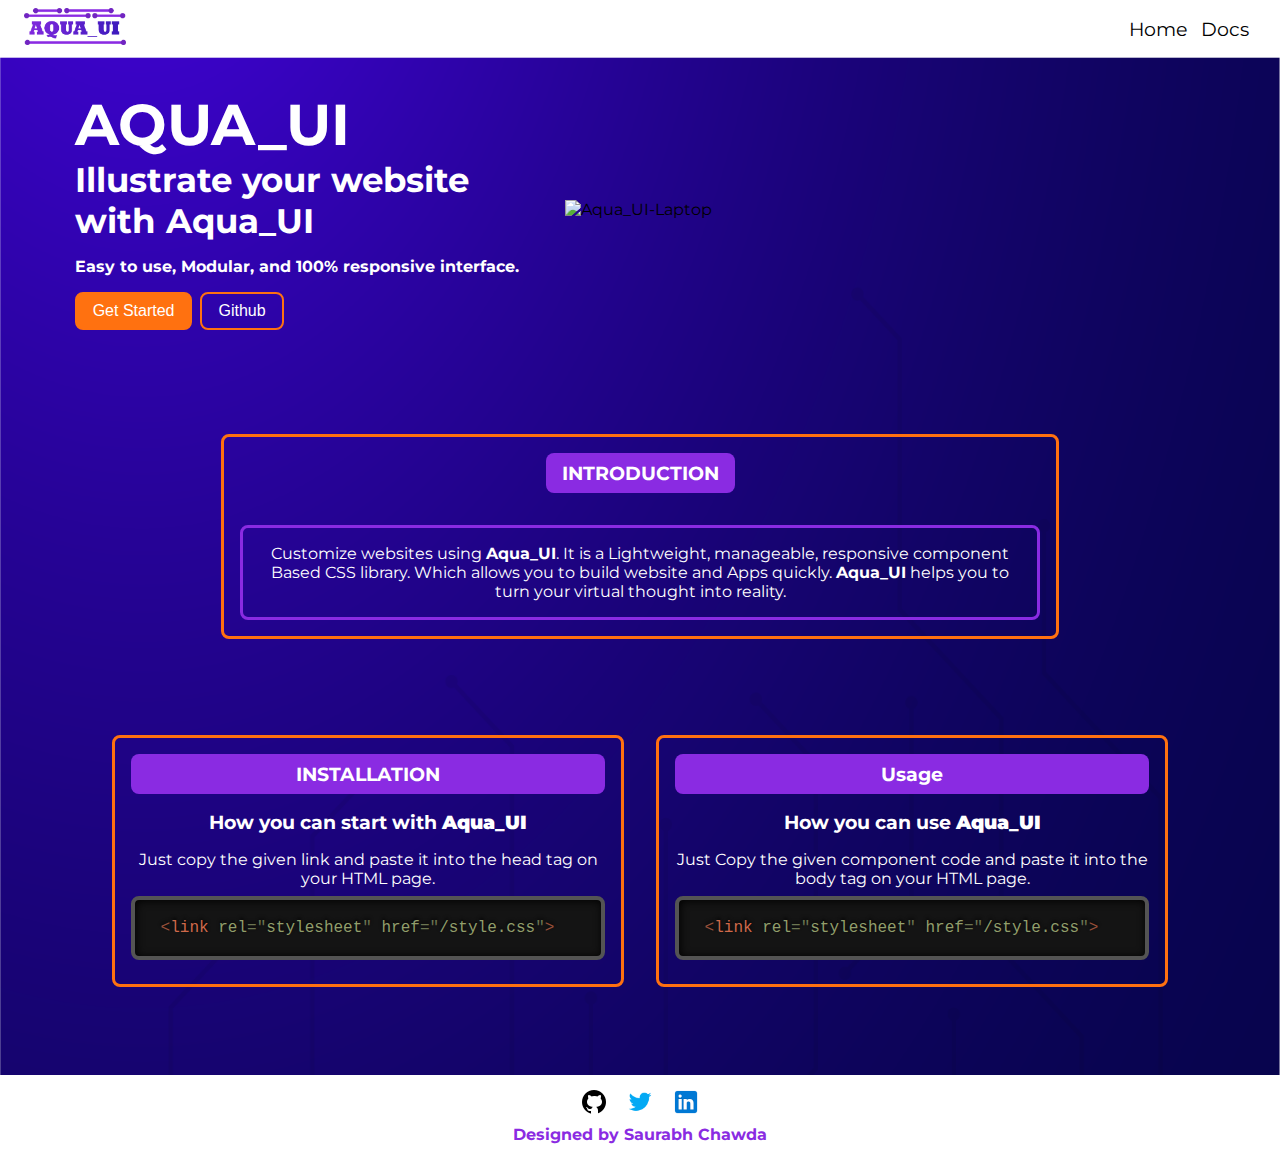
==== index.html @ e32e0369 "fix: Fix a bug" ====
<!DOCTYPE html>
<html lang="en">

<head>
    <meta charset="UTF-8">
    <meta http-equiv="X-UA-Compatible" content="IE=edge">
    <meta name="viewport" content="width=device-width, initial-scale=1.0">
    <title>AQUA_UI</title>
    <link rel="stylesheet" href="/styles.css">
    <link rel="stylesheet" href="/responsive.css">
    <link rel="stylesheet" href="/Prism/prism.css">
</head>

<body>
    <!-- Navigation Bar Desktop -->
    <div class="nav-bar nav-bar--simple">
        <div class="nav-bar--logo">
            <a href="/index.html"><img class="nav-bar__img--logo" src="/assets/images/AQUA_UI Logo.png"
                    alt="AQUA_UI"></a>
        </div>
        <ul class="nav-bar__list">
            <li><a class="nav-bar__item" href="">Home</a></li>
            <li><a class="nav-bar__item" href="">Docs</a></li>
        </ul>
    </div>

    <!-- Navigation Bar For Tab and Mobile  -->
    <div class="nav-bar nav-bar--hamburger">
        <div class="nav-bar--logo">
            <a href="/index.html"><img class="nav-bar__img--logo" src="/assets/images/AQUA_UI Logo.png"
                    alt="AQUA_UI"></a>
        </div>
        <div class="nav-bar--hamburger">
            <img class="nav-bar__img--hamburger" src="/assets/images/Hamburger Menu.png" alt="">
        </div>
    </div>
    <!---Hamburger List -->
    <div class="hamburger">
        <div class="hamburger__header--wrapper">
            <h1 class="hamburger__title">AQUA_UI</h1>
            <img class="hamburger__close-btn" src="/assets/images/Hamburger Close.png" alt="Hamburger">
        </div>
        <ul class="hamburger__list">
            <a href="">
                <li class="hamburger__item">Home</li>
            </a>
            <a href="">
                <li class="hamburger__item">Docs</li>
            </a>
        </ul>
    </div>

    <!-- Main Content -->

    <main>
        <div class="homepage-hero">
            <div class="homepage-hero__content">
                <h1 class="homepage-hero__title">AQUA_UI</h1>
                <h3 class="homepage-hero__subtitle">Illustrate your website with Aqua_UI</h3>
                <h6 class="homepage-hero__description">Easy to use, Modular, and 100% responsive interface.</h6>
                <div class="homepage__button--container">
                    <a href=""><button class="homepage_btn--primary homepage__btn">Get Started</button></a>
                    <a href="https://github.com/SaurabhChawda/AQUA_UI"><button
                            class="homepage_btn--secondary homepage__btn">Github</button></a>
                </div>
            </div>
            <div class="homepage-hero__img-wrapper">
                <img class="homepage-hero__img" src="/assets/images/HomePage-Image.png" alt="Aqua_UI-Laptop">
            </div>
        </div>

        <!-- Card Container -->

        <div class="card">

            <!-- Card Introduction -->

            <div class="card-demo card__intro">
                <h1 class="card__intro--title">INTRODUCTION</h1>
                <p class="card__intro--content">Customize websites using <b>Aqua_UI</b>. It is a Lightweight,
                    manageable, responsive component Based CSS library. Which allows you to build website
                    and Apps quickly. <b>Aqua_UI</b> helps you to turn your virtual thought into reality.
                </p>
            </div>

            <!-- Card Content -->

            <div class="card__content">
                <div class="card-demo card__content-demo card__content--install">
                    <h1 class="card__content--title-demo card__content--title-primary">INSTALLATION</h1>
                    <h2 class="card__content--subtitle-demo card__content--subtitle-primary">How you can start with
                        <b>Aqua_UI</b></h2>
                    <p class="card__content--des-demo card__content--des-primary">Just copy the given link and paste
                        it into the head tag on your HTML page.
                    </p>
                    <div class="card__code--container">
                        <pre
                            class="sample__code"> <code class="language-html">&lt;link rel=&quot;stylesheet&quot; href=&quot;/style.css&quot;&gt;</code></pre>
                    </div>
                </div>
                <div class="card-demo card__content-demo card__content--usage">
                    <h1 class="card__content--title-demo card__content--title-secondary">Usage</h1>
                    <h2 class="card__content--subtitle-demo card__content--subtitle-secondary">How you can use
                        <b>Aqua_UI</b></h2>
                    <p class="card__content--des-demo card__content--des-secondary">Just Copy the given component code
                        and paste it into the body tag on your HTML page.
                    </p>
                    <div class="card__code--container">
                        <pre
                            class="sample__code"> <code class="language-html">&lt;link rel=&quot;stylesheet&quot; href=&quot;/style.css&quot;&gt;</code></pre>
                        </pre>
                    </div>
                </div>
            </div>

        </div>
    </main>
    <!-- Footer -->

    <div class="footer">
        <ul class="footer__list">
            <li><a class="footer__item" href="https://github.com/SaurabhChawda/AQUA_UI"><img class="footer__img"
                        src="/assets/images/Github.png" alt="Github"></a></li>
            <li><a class="footer__item" href="https://twitter.com/home"><img class="footer__img"
                        src="/assets/images/Twitter sds.png" alt="Twitter"></a></li>
            <li><a class="footer__item" href="https://www.linkedin.com/in/saurabh-chawda-36a28a1b7/"><img
                        class="footer__img" src="/assets/images/LinkedIn.png" alt="LinkedIn"></a></li>
        </ul>
        <div class="footer__content--wrapper">
            <h6 class="footer__content">Designed by Saurabh Chawda</h6>
        </div>
    </div>
    <script src="/Prism/prism.js"></script>
    <script src="/index.js"></script>
</body>

</html>
---- styles.css ----
@import url("https://fonts.googleapis.com/css2?family=Montserrat:wght@500&display=swap");

/***** Reset Stylesheet *****/
* {
  margin: 0;
  padding: 0;
  box-sizing: border-box;
}

li {
  list-style: none;
}
a {
  font-size: 100%;
  background: transparent;
  text-decoration: none;
  display: block;
}

/*****Colors*****/

:root {
  --primary-bg: blueviolet;
  --secondary-bg: #ff7110;
  --Background-color: #2218a3;
  --primary-color: white;
  --secondary-color: black;
  --font-size-X-large: clamp(1rem, 2.5vw, 1.8rem);
  --font-size-large: clamp(12px, 2.5vw, 1.2rem);
  --font-size-medium: clamp(12px, 2.5vw, 1rem);
}
body {
  font-family: "Montserrat", sans-serif;
}

/*****Navigation Bar For Desktop *****/

.nav-bar {
  display: flex;
  flex-wrap: wrap;
  justify-content: space-between;
  align-items: center;
  padding: 8px;
  background-color: var(--primary-color);
}
.nav-bar__img--logo {
  margin-left: 1rem;
  min-width: 5rem;
  max-width: 8vw;
}
.nav-bar__list {
  margin-right: 1rem;
  display: flex;
}
.nav-bar__item {
  font-size: var(--font-size-large);
  color: var(--secondary-color);
  padding: 5px;
  border: 2px solid transparent;
}
.nav-bar__item:hover {
  border-bottom: 2px solid var(--secondary-bg);
  color: var(--secondary-bg);
}

/* Navigation Bar For Tab and Mobile */

.nav-bar--hamburger {
  display: none;
}
.nav-bar__img--hamburger {
  width: 1.5rem;
}
/* Hamburger List */
.hamburger {
  visibility: hidden;
  width: 100%;
  display: flex;
  flex-direction: column;
  z-index: 999999;
  position: fixed;
  top: 0;
  height: 0;
  transition: height 1s;
  background-color: var(--Background-color);
  box-shadow: 0px 0px 5px var(--primary-bg);
}
.hamburger__header--wrapper {
  display: flex;
  justify-content: space-between;
}
.hamburger__title {
  font-size: var(--font-size-X-large);
  margin: 1rem;
  color: var(--primary-color);
}
.hamburger__list {
  text-align: center;
}
.hamburger__item {
  margin: 1rem;
  font-size: var(--font-size-X-large);
  color: var(--primary-color);
}
.hamburger__close-btn {
  position: absolute;
  right: 0;
  margin: 1rem;
  width: 1rem;
}
.hamburger__item:hover {
  color: var(--secondary-bg);
}

/*****main Content*****/
main {
  padding: 2rem;
  background-image: url("/assets/images/Home\ Bg.png");
  background-size: cover;
}

/*****Home Page Container *****/
.homepage-hero {
  display: flex;
  justify-content: space-evenly;
  align-items: center;
  flex-wrap: wrap;
  margin-bottom: 4rem;
}

/***** Home Page Text Area *****/
.homepage-hero__content {
  width: 35vw;
  color: var(--primary-color);
  font-size: var(--font-size-X-large);
}
.homepage-hero__description {
  margin-top: 1rem;
  font-size: var(--font-size-medium);
}

/*Home page Button*/
.homepage__button--container {
  display: flex;
}
.homepage__btn {
  padding: 0.5rem 1rem;
  font-size: var(--font-size-medium);
  border: 2px solid var(--secondary-bg);
  margin-top: 1rem;
  border-radius: 0.5rem;
  color: var(--primary-color);
  background-color: var(--secondary-bg);
}
.homepage_btn--primary {
  margin-right: 4px;
}
.homepage_btn--primary:hover {
  background-color: transparent;
  border: 2px solid var(--secondary-bg);
}
.homepage_btn--secondary {
  margin-left: 4px;
  background-color: transparent;
  border: 2px solid var(--secondary-bg);
}
.homepage_btn--secondary:hover {
  background-color: var(--secondary-bg);
}
/***** Home Page image *****/

.homepage-hero__img-wrapper {
  width: 50vw;
  display: flex;
  justify-content: flex-end;
}
.homepage-hero__img {
  width: 100%;
}

/***** card *****/

.card {
  display: flex;
  flex-direction: column;
  align-items: center;
}
.card-demo {
  border: 3px solid var(--secondary-bg);
  border-radius: 8px;
}

/***** primary Card *****/

.card__intro {
  max-width: 90vw;
  margin: 2.5rem 0;
  display: flex;
  flex-direction: column;
  align-items: center;
}
.card__intro--title {
  margin: 1rem;
  font-size: var(--font-size-large);
  padding: 0.5rem 1rem;
  border-radius: 8px;
  color: var(--primary-color);
  background-color: var(--primary-bg);
}
.card__intro--content {
  max-width: 50rem;
  margin: 1rem;
  padding: 1rem;
  font-size: var(--font-size-medium);
  text-align: center;
  color: var(--primary-color);
  border: 3px solid var(--primary-bg);
  border-radius: 8px;
}

/***** Card Content *****/

.card__content {
  margin: 2.5rem 0rem;
  display: flex;
  justify-content: center;
  flex-wrap: wrap;
}
.card__content-demo {
  width: 40vw;
  margin: 1rem;
  padding: 1rem;
  color: var(--primary-color);
  text-align: center;
}
.card__content--title-demo {
  padding: 0.5rem 1rem;
  border-radius: 8px;
  font-size: var(--font-size-large);
  color: var(--primary-color);
  background-color: var(--primary-bg);
}
.card__content--subtitle-demo {
  margin: 1rem;
  font-size: var(--font-size-large);
}
.card__content--des-demo {
  font-size: var(--font-size-medium);
}


/***** footer *****/

.footer {
    padding: 8px;
    display: flex;
    flex-direction: column;
    justify-content: center;
    align-items: center;
  }
  .footer__list {
    display: flex;
    align-items: center;
  }
  .footer__img {
    width: 30px;
    margin: 4px 8px;
  }
  .footer__content {
    color: var(--primary-bg);
    font-size: var(--font-size-medium);
  }
---- responsive.css ----
@media screen and (max-width: 975px) {
    /* main Content */
    main{
        padding:8px
    }

    /* Home Page */

    .homepage-hero {
        display: flex;
        flex-direction: column;
        margin-bottom: 1rem;
    }
    .homepage-hero__content{
        padding:2rem 0rem;
        width:calc(100vw - 8px);
        display: flex;
        flex-direction: column;
        align-items: center;
        text-align:center;
        order:2;
    }
    .homepage-hero__img-wrapper{
        width:80vw;
        display:flex;
        justify-content:center;
    }
    .homepage-hero__img{
        width: 80%;
    }

    /* Primary Card */

    .primary-card{
        margin-top: 5rem;
    }

    .card__intro{
        margin:2rem 0;
    }

    /* Secondary Card */

    .card__content{
        margin:8px 0;
    }
    .card__content-demo{
        width: 90vw;
        margin: 1rem;
    }
}
@media screen and (max-width:550px) {

    /* main page */

    main{
        padding:8px
    }
    /* Logo */
    .nav-bar__img--logo {
        margin-left: 8px;
    }

    /* Home Page */

    .homepage-hero__img-wrapper{
        width:80vw;
        display:flex;
        justify-content:center;
    }
    .homepage-hero__img{
        margin-top:1rem;
        width: 100%;
    }

    /* Primary Card */

    .card__intro{
        margin:8px 0;
    }
    .card__intro--title{
        margin:8px 0;
    }
    .card__intro--content{
        margin:8px;
    }

    /* Card Code Container */

    .card__code--container{
        width:100%;
    }

    /* Nav Hamburger */

    .nav-bar--simple{
        display: none;
    }
    .nav-bar--hamburger{
        padding-right: 8px;
        display:flex;
        justify-content: space-between;
    }
}
---- Prism/prism.css ----
/* PrismJS 1.26.0
https://prismjs.com/download.html#themes=prism-twilight&languages=markup+css+clike+javascript&plugins=toolbar+copy-to-clipboard */
/**
 * prism.js Twilight theme
 * Based (more or less) on the Twilight theme originally of Textmate fame.
 * @author Remy Bach
 */
code[class*="language-"],
pre[class*="language-"] {
	color: white;
	background: none;
	font-family: Consolas, Monaco, 'Andale Mono', 'Ubuntu Mono', monospace;
	font-size: 1em;
	text-align: left;
	text-shadow: 0 -.1em .2em black;
	white-space: pre;
	word-spacing: normal;
	word-break: normal;
	word-wrap: normal;
	line-height: 1.5;

	-moz-tab-size: 4;
	-o-tab-size: 4;
	tab-size: 4;

	-webkit-hyphens: none;
	-moz-hyphens: none;
	-ms-hyphens: none;
	hyphens: none;
}

pre[class*="language-"],
:not(pre) > code[class*="language-"] {
	background: hsl(0, 0%, 8%); /* #141414 */
}

/* Code blocks */
pre[class*="language-"] {
	border-radius: .5em;
	border: .3em solid hsl(0, 0%, 33%); /* #282A2B */
	box-shadow: 1px 1px .5em black inset;
	margin: .5em 0;
	overflow: auto;
	padding: 1em;
}

pre[class*="language-"]::-moz-selection {
	/* Firefox */
	background: hsl(200, 4%, 16%); /* #282A2B */
}

pre[class*="language-"]::selection {
	/* Safari */
	background: hsl(200, 4%, 16%); /* #282A2B */
}

/* Text Selection colour */
pre[class*="language-"]::-moz-selection, pre[class*="language-"] ::-moz-selection,
code[class*="language-"]::-moz-selection, code[class*="language-"] ::-moz-selection {
	text-shadow: none;
	background: hsla(0, 0%, 93%, 0.15); /* #EDEDED */
}

pre[class*="language-"]::selection, pre[class*="language-"] ::selection,
code[class*="language-"]::selection, code[class*="language-"] ::selection {
	text-shadow: none;
	background: hsla(0, 0%, 93%, 0.15); /* #EDEDED */
}

/* Inline code */
:not(pre) > code[class*="language-"] {
	border-radius: .3em;
	border: .13em solid hsl(0, 0%, 33%); /* #545454 */
	box-shadow: 1px 1px .3em -.1em black inset;
	padding: .15em .2em .05em;
	white-space: normal;
}

.token.comment,
.token.prolog,
.token.doctype,
.token.cdata {
	color: hsl(0, 0%, 47%); /* #777777 */
}

.token.punctuation {
	opacity: .7;
}

.token.namespace {
	opacity: .7;
}

.token.tag,
.token.boolean,
.token.number,
.token.deleted {
	color: hsl(14, 58%, 55%); /* #CF6A4C */
}

.token.keyword,
.token.property,
.token.selector,
.token.constant,
.token.symbol,
.token.builtin {
	color: hsl(53, 89%, 79%); /* #F9EE98 */
}

.token.attr-name,
.token.attr-value,
.token.string,
.token.char,
.token.operator,
.token.entity,
.token.url,
.language-css .token.string,
.style .token.string,
.token.variable,
.token.inserted {
	color: hsl(76, 21%, 52%); /* #8F9D6A */
}

.token.atrule {
	color: hsl(218, 22%, 55%); /* #7587A6 */
}

.token.regex,
.token.important {
	color: hsl(42, 75%, 65%); /* #E9C062 */
}

.token.important,
.token.bold {
	font-weight: bold;
}
.token.italic {
	font-style: italic;
}

.token.entity {
	cursor: help;
}

/* Markup */
.language-markup .token.tag,
.language-markup .token.attr-name,
.language-markup .token.punctuation {
	color: hsl(33, 33%, 52%); /* #AC885B */
}

/* Make the tokens sit above the line highlight so the colours don't look faded. */
.token {
	position: relative;
	z-index: 1;
}

.line-highlight.line-highlight {
	background: hsla(0, 0%, 33%, 0.25); /* #545454 */
	background: linear-gradient(to right, hsla(0, 0%, 33%, .1) 70%, hsla(0, 0%, 33%, 0)); /* #545454 */
	border-bottom: 1px dashed hsl(0, 0%, 33%); /* #545454 */
	border-top: 1px dashed hsl(0, 0%, 33%); /* #545454 */
	margin-top: 0.75em; /* Same as .prism’s padding-top */
	z-index: 0;
}

.line-highlight.line-highlight:before,
.line-highlight.line-highlight[data-end]:after {
	background-color: hsl(215, 15%, 59%); /* #8794A6 */
	color: hsl(24, 20%, 95%); /* #F5F2F0 */
}

div.code-toolbar {
	position: relative;
}

div.code-toolbar > .toolbar {
	position: absolute;
	z-index: 10;
	top: .3em;
	right: .2em;
	transition: opacity 0.3s ease-in-out;
	opacity: 0;
}

div.code-toolbar:hover > .toolbar {
	opacity: 1;
}

/* Separate line b/c rules are thrown out if selector is invalid.
   IE11 and old Edge versions don't support :focus-within. */
div.code-toolbar:focus-within > .toolbar {
	opacity: 1;
}

div.code-toolbar > .toolbar > .toolbar-item {
	display: inline-block;
}

div.code-toolbar > .toolbar > .toolbar-item > a {
	cursor: pointer;
}

div.code-toolbar > .toolbar > .toolbar-item > button {
	background: none;
	border: 0;
	color: inherit;
	font: inherit;
	line-height: normal;
	overflow: visible;
	padding: 0;
	-webkit-user-select: none; /* for button */
	-moz-user-select: none;
	-ms-user-select: none;
}

div.code-toolbar > .toolbar > .toolbar-item > a,
div.code-toolbar > .toolbar > .toolbar-item > button,
div.code-toolbar > .toolbar > .toolbar-item > span {
	color: #bbb;
	font-size: .8em;
	padding: 0 .5em;
	background: #f5f2f0;
	background: rgba(224, 224, 224, 0.2);
	box-shadow: 0 2px 0 0 rgba(0,0,0,0.2);
	border-radius: .5em;
}

div.code-toolbar > .toolbar > .toolbar-item > a:hover,
div.code-toolbar > .toolbar > .toolbar-item > a:focus,
div.code-toolbar > .toolbar > .toolbar-item > button:hover,
div.code-toolbar > .toolbar > .toolbar-item > button:focus,
div.code-toolbar > .toolbar > .toolbar-item > span:hover,
div.code-toolbar > .toolbar > .toolbar-item > span:focus {
	color: inherit;
	text-decoration: none;
}
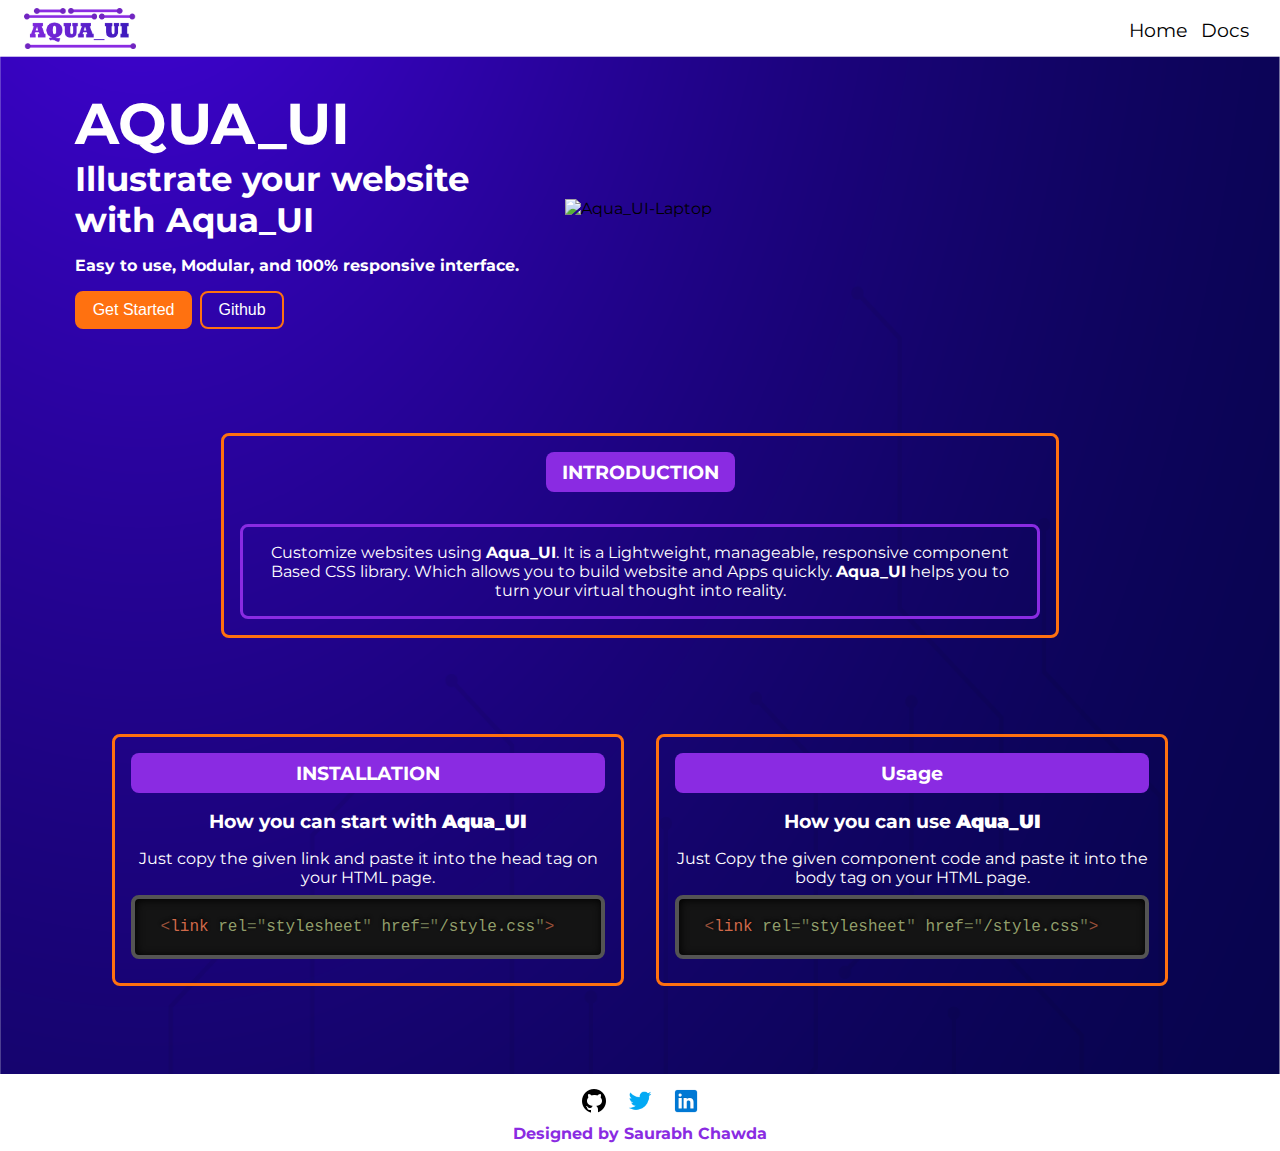
==== commit b67e288b: "Feat : Create a new Components Page" ====
--- a/index.html
+++ b/index.html
@@ -19,8 +19,8 @@
                     alt="AQUA_UI"></a>
         </div>
         <ul class="nav-bar__list">
-            <li><a class="nav-bar__item" href="">Home</a></li>
-            <li><a class="nav-bar__item" href="">Docs</a></li>
+            <li><a class="nav-bar__item" href="/index.html">Home</a></li>
+            <li><a class="nav-bar__item" href="/Components/Avatar.html">Docs</a></li>
         </ul>
     </div>
 
@@ -41,10 +41,10 @@
             <img class="hamburger__close-btn" src="/assets/images/Hamburger Close.png" alt="Hamburger">
         </div>
         <ul class="hamburger__list">
-            <a href="">
+            <a href="/index.html">
                 <li class="hamburger__item">Home</li>
             </a>
-            <a href="">
+            <a href="/Components/Avatar.html">
                 <li class="hamburger__item">Docs</li>
             </a>
         </ul>
@@ -59,7 +59,7 @@
                 <h3 class="homepage-hero__subtitle">Illustrate your website with Aqua_UI</h3>
                 <h6 class="homepage-hero__description">Easy to use, Modular, and 100% responsive interface.</h6>
                 <div class="homepage__button--container">
-                    <a href=""><button class="homepage_btn--primary homepage__btn">Get Started</button></a>
+                    <a href="/Components/Avatar.html"><button class="homepage_btn--primary homepage__btn">Get Started</button></a>
                     <a href="https://github.com/SaurabhChawda/AQUA_UI"><button
                             class="homepage_btn--secondary homepage__btn">Github</button></a>
                 </div>
--- a/styles.css
+++ b/styles.css
@@ -36,6 +36,7 @@
 /*****Navigation Bar For Desktop *****/
 
 .nav-bar {
+  height: 3.5rem;
   display: flex;
   flex-wrap: wrap;
   justify-content: space-between;
@@ -46,7 +47,7 @@
 .nav-bar__img--logo {
   margin-left: 1rem;
   min-width: 5rem;
-  max-width: 8vw;
+  max-width: 7rem;
 }
 .nav-bar__list {
   margin-right: 1rem;
@@ -79,6 +80,7 @@
   flex-direction: column;
   z-index: 999999;
   position: fixed;
+  overflow-y: scroll;
   top: 0;
   height: 0;
   transition: height 1s;
@@ -105,6 +107,7 @@
 .hamburger__close-btn {
   position: absolute;
   right: 0;
+  top:8px;
   margin: 1rem;
   width: 1rem;
 }
@@ -270,4 +273,14 @@
     color: var(--primary-bg);
     font-size: var(--font-size-medium);
   }
-  +  
+  ::-webkit-scrollbar{
+    width:5px;
+}
+::-webkit-scrollbar-track{
+    box-shadow:inset 0 0 10px rgb(163, 163, 163);
+}
+
+::-webkit-scrollbar-thumb{
+    background-color:blueviolet;
+}
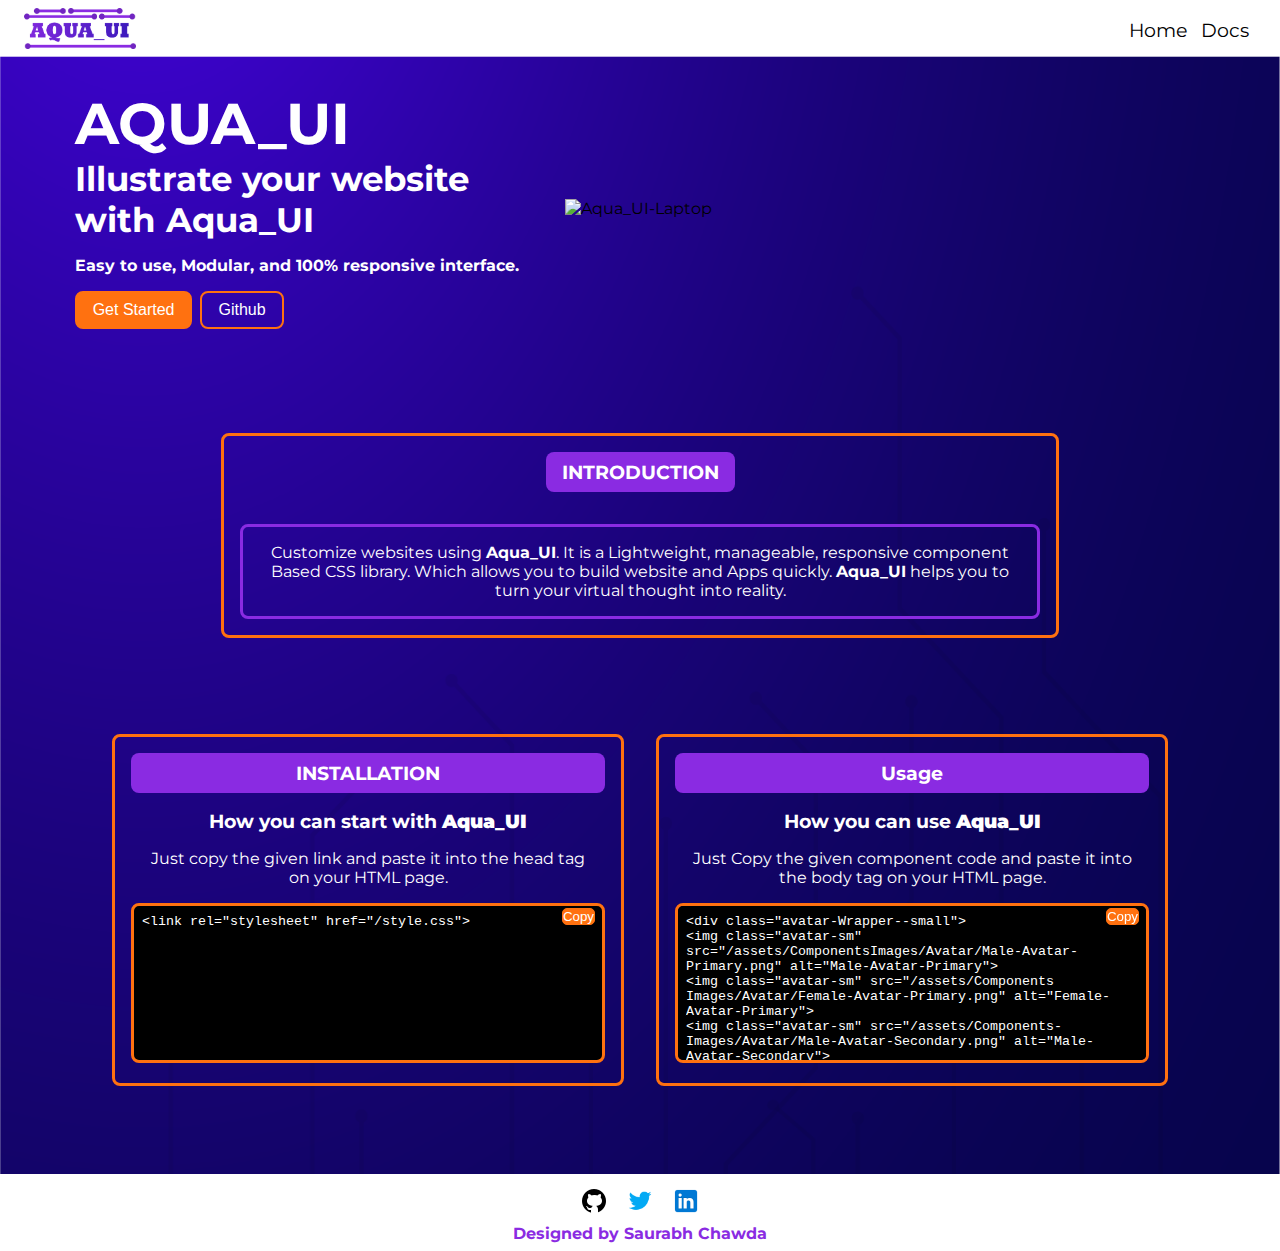
==== commit 69b6d95e: "docs:change in document" ====
--- a/index.html
+++ b/index.html
@@ -8,7 +8,7 @@
     <title>AQUA_UI</title>
     <link rel="stylesheet" href="/styles.css">
     <link rel="stylesheet" href="/responsive.css">
-    <link rel="stylesheet" href="/Prism/prism.css">
+    <link rel="stylesheet" href="/SnippetCode/snippet.css">
 </head>
 
 <body>
@@ -25,6 +25,7 @@
     </div>
 
     <!-- Navigation Bar For Tab and Mobile  -->
+
     <div class="nav-bar nav-bar--hamburger">
         <div class="nav-bar--logo">
             <a href="/index.html"><img class="nav-bar__img--logo" src="/assets/images/AQUA_UI Logo.png"
@@ -59,7 +60,8 @@
                 <h3 class="homepage-hero__subtitle">Illustrate your website with Aqua_UI</h3>
                 <h6 class="homepage-hero__description">Easy to use, Modular, and 100% responsive interface.</h6>
                 <div class="homepage__button--container">
-                    <a href="/Components/Avatar.html"><button class="homepage_btn--primary homepage__btn">Get Started</button></a>
+                    <a href="/Components/Avatar.html"><button class="homepage_btn--primary homepage__btn">Get
+                            Started</button></a>
                     <a href="https://github.com/SaurabhChawda/AQUA_UI"><button
                             class="homepage_btn--secondary homepage__btn">Github</button></a>
                 </div>
@@ -93,9 +95,9 @@
                     <p class="card__content--des-demo card__content--des-primary">Just copy the given link and paste
                         it into the head tag on your HTML page.
                     </p>
-                    <div class="card__code--container">
-                        <pre
-                            class="sample__code"> <code class="language-html">&lt;link rel=&quot;stylesheet&quot; href=&quot;/style.css&quot;&gt;</code></pre>
+                    <div class="code-snippet-container ">
+                        <textarea class="code-snippet" name="code-snippet" rows="4" cols="" readonly>&lt;link rel=&quot;stylesheet&quot; href=&quot;/style.css&quot;&gt;</textarea>
+                        <button class="code-snippet--copy">Copy</button>
                     </div>
                 </div>
                 <div class="card-demo card__content-demo card__content--usage">
@@ -105,10 +107,15 @@
                     <p class="card__content--des-demo card__content--des-secondary">Just Copy the given component code
                         and paste it into the body tag on your HTML page.
                     </p>
-                    <div class="card__code--container">
-                        <pre
-                            class="sample__code"> <code class="language-html">&lt;link rel=&quot;stylesheet&quot; href=&quot;/style.css&quot;&gt;</code></pre>
-                        </pre>
+                    <div class="code-snippet-container ">
+                        <textarea class="code-snippet" name="code-snippet" rows="4" cols="" readonly>&lt;div class=&quot;avatar-Wrapper--small&quot;&gt;
+&lt;img class=&quot;avatar-sm&quot; src=&quot;/assets/ComponentsImages/Avatar/Male-Avatar-Primary.png&quot; alt=&quot;Male-Avatar-Primary&quot;&gt;
+&lt;img class=&quot;avatar-sm&quot; src=&quot;/assets/Components Images/Avatar/Female-Avatar-Primary.png&quot; alt=&quot;Female-Avatar-Primary&quot;&gt;
+&lt;img class=&quot;avatar-sm&quot; src=&quot;/assets/Components-Images/Avatar/Male-Avatar-Secondary.png&quot; alt=&quot;Male-Avatar-Secondary&quot;&gt;
+&lt;img class=&quot;avatar-sm&quot; src=&quot;/assets/Components Images/Avatar/Female-Avatar-Secondary.png&quot; alt=&quot;Female-Avatar-secondary&quot;&gt;
+&lt;/div&gt;
+                        </textarea>
+                        <button class="code-snippet--copy">Copy</button>
                     </div>
                 </div>
             </div>
@@ -130,7 +137,7 @@
             <h6 class="footer__content">Designed by Saurabh Chawda</h6>
         </div>
     </div>
-    <script src="/Prism/prism.js"></script>
+    <script src="/SnippetCode/snippet.js"></script>
     <script src="/index.js"></script>
 </body>
 
--- a/styles.css
+++ b/styles.css
@@ -248,6 +248,7 @@
   font-size: var(--font-size-large);
 }
 .card__content--des-demo {
+  margin:1rem;
   font-size: var(--font-size-medium);
 }
 
@@ -274,7 +275,7 @@
     font-size: var(--font-size-medium);
   }
   
-  ::-webkit-scrollbar{
+::-webkit-scrollbar{
     width:5px;
 }
 ::-webkit-scrollbar-track{
--- a/SnippetCode/snippet.css
+++ b/SnippetCode/snippet.css
@@ -0,0 +1,31 @@
+/* code snippet */
+.code-snippet-container {
+    width: 100%;
+    position: relative;
+  }
+  
+  .code-snippet {
+    padding:8px;
+    width: 100%;
+    height:10rem;
+    background-color: black;
+    color: white;
+    resize: none;
+    border:3px solid var(--secondary-bg);
+    border-radius: 8px;
+  }
+  
+  .code-snippet--copy {
+    position: absolute;
+    right: 10px;
+    top: 5px;
+    color:var(--primary-color);
+    border: 1px solid var(--secondary-bg);
+    background-color: var(--secondary-bg);
+    border-radius: 5px;
+    z-index: 1;
+  }
+  
+  .code-snippet--copy:hover {
+    background-color: var(--primary-bg);
+  }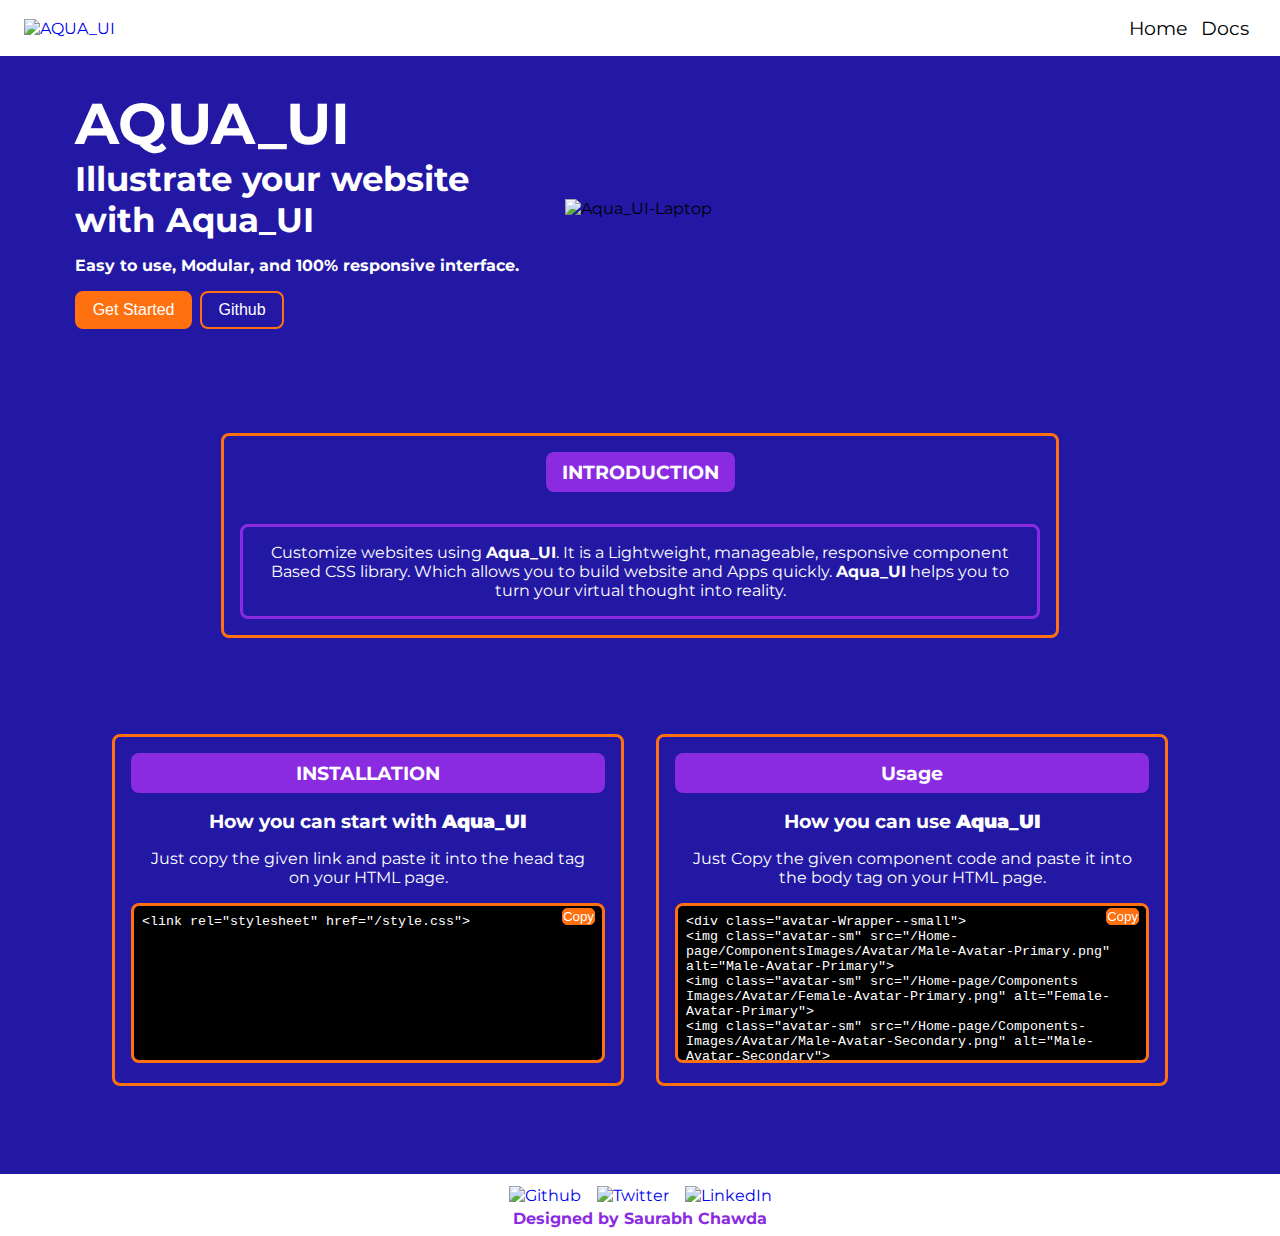
==== commit d569b469: "Structure Folder" ====
--- a/index.html
+++ b/index.html
@@ -6,8 +6,8 @@
     <meta http-equiv="X-UA-Compatible" content="IE=edge">
     <meta name="viewport" content="width=device-width, initial-scale=1.0">
     <title>AQUA_UI</title>
-    <link rel="stylesheet" href="/styles.css">
-    <link rel="stylesheet" href="/responsive.css">
+    <link rel="stylesheet" href="/Home-Page/styles.css">
+    <link rel="stylesheet" href="/Home-Page/responsive.css">
     <link rel="stylesheet" href="/SnippetCode/snippet.css">
 </head>
 
@@ -15,7 +15,7 @@
     <!-- Navigation Bar Desktop -->
     <div class="nav-bar nav-bar--simple">
         <div class="nav-bar--logo">
-            <a href="/index.html"><img class="nav-bar__img--logo" src="/assets/images/AQUA_UI Logo.png"
+            <a href="/index.html"><img class="nav-bar__img--logo" src="/Home-page/images/AQUA_UI Logo.png"
                     alt="AQUA_UI"></a>
         </div>
         <ul class="nav-bar__list">
@@ -28,18 +28,18 @@
 
     <div class="nav-bar nav-bar--hamburger">
         <div class="nav-bar--logo">
-            <a href="/index.html"><img class="nav-bar__img--logo" src="/assets/images/AQUA_UI Logo.png"
+            <a href="/index.html"><img class="nav-bar__img--logo" src="/Home-page/images/AQUA_UI Logo.png"
                     alt="AQUA_UI"></a>
         </div>
         <div class="nav-bar--hamburger">
-            <img class="nav-bar__img--hamburger" src="/assets/images/Hamburger Menu.png" alt="">
+            <img class="nav-bar__img--hamburger" src="/Home-page/images/Hamburger Menu.png" alt="">
         </div>
     </div>
     <!---Hamburger List -->
     <div class="hamburger">
         <div class="hamburger__header--wrapper">
             <h1 class="hamburger__title">AQUA_UI</h1>
-            <img class="hamburger__close-btn" src="/assets/images/Hamburger Close.png" alt="Hamburger">
+            <img class="hamburger__close-btn" src="/Home-page/images/Hamburger Close.png" alt="Hamburger">
         </div>
         <ul class="hamburger__list">
             <a href="/index.html">
@@ -67,7 +67,7 @@
                 </div>
             </div>
             <div class="homepage-hero__img-wrapper">
-                <img class="homepage-hero__img" src="/assets/images/HomePage-Image.png" alt="Aqua_UI-Laptop">
+                <img class="homepage-hero__img" src="/Home-page/images/HomePage-Image.png" alt="Aqua_UI-Laptop">
             </div>
         </div>
 
@@ -109,10 +109,10 @@
                     </p>
                     <div class="code-snippet-container ">
                         <textarea class="code-snippet" name="code-snippet" rows="4" cols="" readonly>&lt;div class=&quot;avatar-Wrapper--small&quot;&gt;
-&lt;img class=&quot;avatar-sm&quot; src=&quot;/assets/ComponentsImages/Avatar/Male-Avatar-Primary.png&quot; alt=&quot;Male-Avatar-Primary&quot;&gt;
-&lt;img class=&quot;avatar-sm&quot; src=&quot;/assets/Components Images/Avatar/Female-Avatar-Primary.png&quot; alt=&quot;Female-Avatar-Primary&quot;&gt;
-&lt;img class=&quot;avatar-sm&quot; src=&quot;/assets/Components-Images/Avatar/Male-Avatar-Secondary.png&quot; alt=&quot;Male-Avatar-Secondary&quot;&gt;
-&lt;img class=&quot;avatar-sm&quot; src=&quot;/assets/Components Images/Avatar/Female-Avatar-Secondary.png&quot; alt=&quot;Female-Avatar-secondary&quot;&gt;
+&lt;img class=&quot;avatar-sm&quot; src=&quot;/Home-page/ComponentsImages/Avatar/Male-Avatar-Primary.png&quot; alt=&quot;Male-Avatar-Primary&quot;&gt;
+&lt;img class=&quot;avatar-sm&quot; src=&quot;/Home-page/Components Images/Avatar/Female-Avatar-Primary.png&quot; alt=&quot;Female-Avatar-Primary&quot;&gt;
+&lt;img class=&quot;avatar-sm&quot; src=&quot;/Home-page/Components-Images/Avatar/Male-Avatar-Secondary.png&quot; alt=&quot;Male-Avatar-Secondary&quot;&gt;
+&lt;img class=&quot;avatar-sm&quot; src=&quot;/Home-page/Components Images/Avatar/Female-Avatar-Secondary.png&quot; alt=&quot;Female-Avatar-secondary&quot;&gt;
 &lt;/div&gt;
                         </textarea>
                         <button class="code-snippet--copy">Copy</button>
@@ -127,18 +127,18 @@
     <div class="footer">
         <ul class="footer__list">
             <li><a class="footer__item" href="https://github.com/SaurabhChawda/AQUA_UI"><img class="footer__img"
-                        src="/assets/images/Github.png" alt="Github"></a></li>
+                        src="/Home-page/images/Github.png" alt="Github"></a></li>
             <li><a class="footer__item" href="https://twitter.com/home"><img class="footer__img"
-                        src="/assets/images/Twitter sds.png" alt="Twitter"></a></li>
+                        src="/Home-page/images/Twitter sds.png" alt="Twitter"></a></li>
             <li><a class="footer__item" href="https://www.linkedin.com/in/saurabh-chawda-36a28a1b7/"><img
-                        class="footer__img" src="/assets/images/LinkedIn.png" alt="LinkedIn"></a></li>
+                        class="footer__img" src="/Home-page/images/LinkedIn.png" alt="LinkedIn"></a></li>
         </ul>
         <div class="footer__content--wrapper">
             <h6 class="footer__content">Designed by Saurabh Chawda</h6>
         </div>
     </div>
     <script src="/SnippetCode/snippet.js"></script>
-    <script src="/index.js"></script>
+    <script src="/Home-Page/index.js"></script>
 </body>
 
 </html>--- a/Home-Page/styles.css
+++ b/Home-Page/styles.css
@@ -0,0 +1,287 @@
+@import url("https://fonts.googleapis.com/css2?family=Montserrat:wght@500&display=swap");
+
+/***** Reset Stylesheet *****/
+* {
+  margin: 0;
+  padding: 0;
+  box-sizing: border-box;
+}
+
+li {
+  list-style: none;
+}
+a {
+  font-size: 100%;
+  background: transparent;
+  text-decoration: none;
+  display: block;
+}
+
+/*****Colors*****/
+
+:root {
+  --primary-bg: blueviolet;
+  --secondary-bg: #ff7110;
+  --Background-color: #2218a3;
+  --primary-color: white;
+  --secondary-color: black;
+  --font-size-X-large: clamp(1rem, 2.5vw, 1.8rem);
+  --font-size-large: clamp(12px, 2.5vw, 1.2rem);
+  --font-size-medium: clamp(12px, 2.5vw, 1rem);
+}
+body {
+  font-family: "Montserrat", sans-serif;
+}
+
+/*****Navigation Bar For Desktop *****/
+
+.nav-bar {
+  height: 3.5rem;
+  display: flex;
+  flex-wrap: wrap;
+  justify-content: space-between;
+  align-items: center;
+  padding: 8px;
+  background-color: var(--primary-color);
+}
+.nav-bar__img--logo {
+  margin-left: 1rem;
+  min-width: 5rem;
+  max-width: 7rem;
+}
+.nav-bar__list {
+  margin-right: 1rem;
+  display: flex;
+}
+.nav-bar__item {
+  font-size: var(--font-size-large);
+  color: var(--secondary-color);
+  padding: 5px;
+  border: 2px solid transparent;
+}
+.nav-bar__item:hover {
+  border-bottom: 2px solid var(--secondary-bg);
+  color: var(--secondary-bg);
+}
+
+/* Navigation Bar For Tab and Mobile */
+
+.nav-bar--hamburger {
+  display: none;
+}
+.nav-bar__img--hamburger {
+  width: 1.5rem;
+}
+/* Hamburger List */
+.hamburger {
+  visibility: hidden;
+  width: 100%;
+  display: flex;
+  flex-direction: column;
+  z-index: 999999;
+  position: fixed;
+  overflow-y: scroll;
+  top: 0;
+  height: 0;
+  transition: height 1s;
+  background-color: var(--Background-color);
+  box-shadow: 0px 0px 5px var(--primary-bg);
+}
+.hamburger__header--wrapper {
+  display: flex;
+  justify-content: space-between;
+}
+.hamburger__title {
+  font-size: var(--font-size-X-large);
+  margin: 1rem;
+  color: var(--primary-color);
+}
+.hamburger__list {
+  text-align: center;
+}
+.hamburger__item {
+  margin: 1rem;
+  font-size: var(--font-size-X-large);
+  color: var(--primary-color);
+}
+.hamburger__close-btn {
+  position: absolute;
+  right: 0;
+  top:8px;
+  margin: 1rem;
+  width: 1rem;
+}
+.hamburger__item:hover {
+  color: var(--secondary-bg);
+}
+
+/*****main Content*****/
+main {
+  padding: 2rem;
+  background-color: var(--Background-color);
+  background-size: cover;
+}
+
+/*****Home Page Container *****/
+.homepage-hero {
+  display: flex;
+  justify-content: space-evenly;
+  align-items: center;
+  flex-wrap: wrap;
+  margin-bottom: 4rem;
+}
+
+/***** Home Page Text Area *****/
+.homepage-hero__content {
+  width: 35vw;
+  color: var(--primary-color);
+  font-size: var(--font-size-X-large);
+}
+.homepage-hero__description {
+  margin-top: 1rem;
+  font-size: var(--font-size-medium);
+}
+
+/*Home page Button*/
+.homepage__button--container {
+  display: flex;
+}
+.homepage__btn {
+  padding: 0.5rem 1rem;
+  font-size: var(--font-size-medium);
+  border: 2px solid var(--secondary-bg);
+  margin-top: 1rem;
+  border-radius: 0.5rem;
+  color: var(--primary-color);
+  background-color: var(--secondary-bg);
+}
+.homepage_btn--primary {
+  margin-right: 4px;
+}
+.homepage_btn--primary:hover {
+  background-color: transparent;
+  border: 2px solid var(--secondary-bg);
+}
+.homepage_btn--secondary {
+  margin-left: 4px;
+  background-color: transparent;
+  border: 2px solid var(--secondary-bg);
+}
+.homepage_btn--secondary:hover {
+  background-color: var(--secondary-bg);
+}
+/***** Home Page image *****/
+
+.homepage-hero__img-wrapper {
+  width: 50vw;
+  display: flex;
+  justify-content: flex-end;
+}
+.homepage-hero__img {
+  width: 100%;
+}
+
+/***** card *****/
+
+.card {
+  display: flex;
+  flex-direction: column;
+  align-items: center;
+}
+.card-demo {
+  border: 3px solid var(--secondary-bg);
+  border-radius: 8px;
+}
+
+/***** primary Card *****/
+
+.card__intro {
+  max-width: 90vw;
+  margin: 2.5rem 0;
+  display: flex;
+  flex-direction: column;
+  align-items: center;
+}
+.card__intro--title {
+  margin: 1rem;
+  font-size: var(--font-size-large);
+  padding: 0.5rem 1rem;
+  border-radius: 8px;
+  color: var(--primary-color);
+  background-color: var(--primary-bg);
+}
+.card__intro--content {
+  max-width: 50rem;
+  margin: 1rem;
+  padding: 1rem;
+  font-size: var(--font-size-medium);
+  text-align: center;
+  color: var(--primary-color);
+  border: 3px solid var(--primary-bg);
+  border-radius: 8px;
+}
+
+/***** Card Content *****/
+
+.card__content {
+  margin: 2.5rem 0rem;
+  display: flex;
+  justify-content: center;
+  flex-wrap: wrap;
+}
+.card__content-demo {
+  width: 40vw;
+  margin: 1rem;
+  padding: 1rem;
+  color: var(--primary-color);
+  text-align: center;
+}
+.card__content--title-demo {
+  padding: 0.5rem 1rem;
+  border-radius: 8px;
+  font-size: var(--font-size-large);
+  color: var(--primary-color);
+  background-color: var(--primary-bg);
+}
+.card__content--subtitle-demo {
+  margin: 1rem;
+  font-size: var(--font-size-large);
+}
+.card__content--des-demo {
+  margin:1rem;
+  font-size: var(--font-size-medium);
+}
+
+
+/***** footer *****/
+
+.footer {
+    padding: 8px;
+    display: flex;
+    flex-direction: column;
+    justify-content: center;
+    align-items: center;
+  }
+  .footer__list {
+    display: flex;
+    align-items: center;
+  }
+  .footer__img {
+    width: 30px;
+    margin: 4px 8px;
+  }
+  .footer__content {
+    color: var(--primary-bg);
+    font-size: var(--font-size-medium);
+  }
+  
+::-webkit-scrollbar{
+    width:5px;
+}
+::-webkit-scrollbar-track{
+    box-shadow:inset 0 0 10px rgb(163, 163, 163);
+}
+
+::-webkit-scrollbar-thumb{
+    background-color:blueviolet;
+}
--- a/Home-Page/responsive.css
+++ b/Home-Page/responsive.css
@@ -0,0 +1,104 @@
+@media screen and (max-width: 975px) {
+    /* main Content */
+    main{
+        padding:8px
+    }
+
+    /* Home Page */
+
+    .homepage-hero {
+        display: flex;
+        flex-direction: column;
+        margin-bottom: 1rem;
+    }
+    .homepage-hero__content{
+        padding:2rem 0rem;
+        width:calc(100vw - 8px);
+        display: flex;
+        flex-direction: column;
+        align-items: center;
+        text-align:center;
+        order:2;
+    }
+    .homepage-hero__img-wrapper{
+        width:80vw;
+        display:flex;
+        justify-content:center;
+    }
+    .homepage-hero__img{
+        width: 80%;
+    }
+
+    /* Primary Card */
+
+    .primary-card{
+        margin-top: 5rem;
+    }
+
+    .card__intro{
+        margin:2rem 0;
+    }
+
+    /* Secondary Card */
+
+    .card__content{
+        margin:8px 0;
+    }
+    .card__content-demo{
+        width: 90vw;
+        margin: 1rem;
+    }
+}
+@media screen and (max-width:550px) {
+
+    /* main page */
+
+    main{
+        padding:8px
+    }
+    /* Logo */
+    .nav-bar__img--logo {
+        margin-left: 8px;
+    }
+
+    /* Home Page */
+
+    .homepage-hero__img-wrapper{
+        width:80vw;
+        display:flex;
+        justify-content:center;
+    }
+    .homepage-hero__img{
+        margin-top:1rem;
+        width: 100%;
+    }
+
+    /* Primary Card */
+
+    .card__intro{
+        margin:8px 0;
+    }
+    .card__intro--title{
+        margin:8px 0;
+    }
+    .card__intro--content{
+        margin:8px;
+    }
+
+    /* Card Code Container */
+
+    .card__code--container{
+        width:100%;
+    }
+
+    /* Nav Hamburger */
+
+    .nav-bar--simple{
+        display: none;
+    }
+    .nav-bar--hamburger{
+        padding-right: 8px;
+        display:flex;
+        justify-content: space-between;
+    }
+}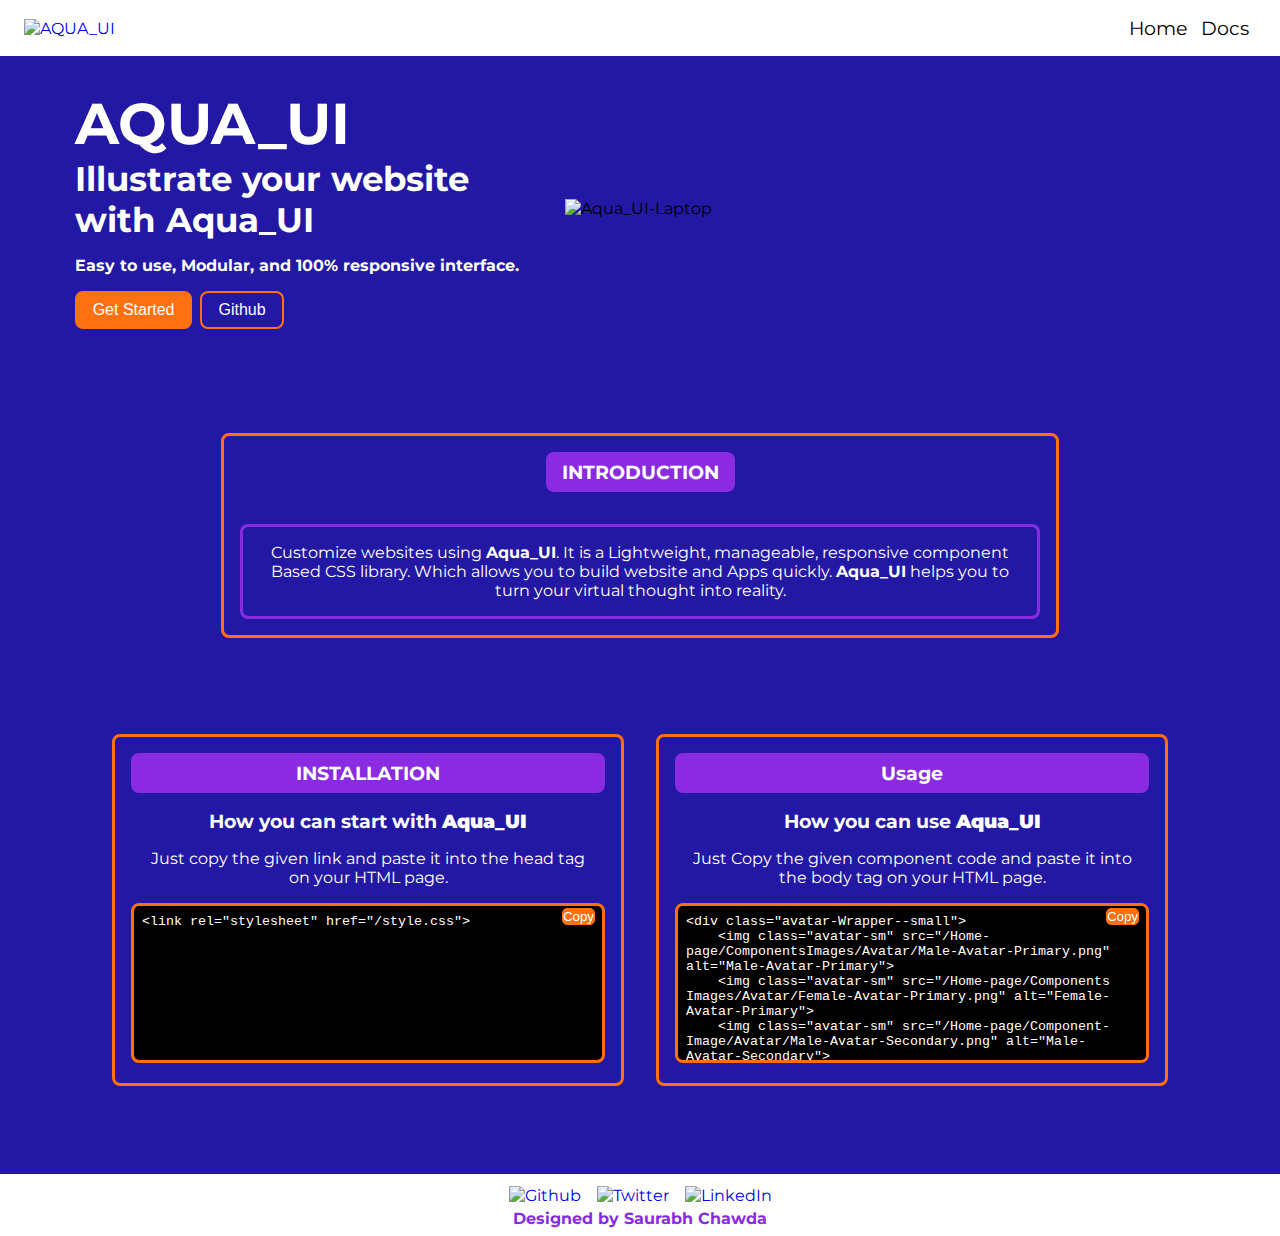
==== commit c54f0add: "Folder Structure" ====
--- a/index.html
+++ b/index.html
@@ -8,7 +8,7 @@
     <title>AQUA_UI</title>
     <link rel="stylesheet" href="/Home-Page/styles.css">
     <link rel="stylesheet" href="/Home-Page/responsive.css">
-    <link rel="stylesheet" href="/SnippetCode/snippet.css">
+    <link rel="stylesheet" href="/Component-assets/SnippetCode/snippet.css">
 </head>
 
 <body>
@@ -109,10 +109,10 @@
                     </p>
                     <div class="code-snippet-container ">
                         <textarea class="code-snippet" name="code-snippet" rows="4" cols="" readonly>&lt;div class=&quot;avatar-Wrapper--small&quot;&gt;
-&lt;img class=&quot;avatar-sm&quot; src=&quot;/Home-page/ComponentsImages/Avatar/Male-Avatar-Primary.png&quot; alt=&quot;Male-Avatar-Primary&quot;&gt;
-&lt;img class=&quot;avatar-sm&quot; src=&quot;/Home-page/Components Images/Avatar/Female-Avatar-Primary.png&quot; alt=&quot;Female-Avatar-Primary&quot;&gt;
-&lt;img class=&quot;avatar-sm&quot; src=&quot;/Home-page/Components-Images/Avatar/Male-Avatar-Secondary.png&quot; alt=&quot;Male-Avatar-Secondary&quot;&gt;
-&lt;img class=&quot;avatar-sm&quot; src=&quot;/Home-page/Components Images/Avatar/Female-Avatar-Secondary.png&quot; alt=&quot;Female-Avatar-secondary&quot;&gt;
+    &lt;img class=&quot;avatar-sm&quot; src=&quot;/Home-page/ComponentsImages/Avatar/Male-Avatar-Primary.png&quot; alt=&quot;Male-Avatar-Primary&quot;&gt;
+    &lt;img class=&quot;avatar-sm&quot; src=&quot;/Home-page/Components Images/Avatar/Female-Avatar-Primary.png&quot; alt=&quot;Female-Avatar-Primary&quot;&gt;
+    &lt;img class=&quot;avatar-sm&quot; src=&quot;/Home-page/Component-Image/Avatar/Male-Avatar-Secondary.png&quot; alt=&quot;Male-Avatar-Secondary&quot;&gt;
+    &lt;img class=&quot;avatar-sm&quot; src=&quot;/Home-page/Components Images/Avatar/Female-Avatar-Secondary.png&quot; alt=&quot;Female-Avatar-secondary&quot;&gt;
 &lt;/div&gt;
                         </textarea>
                         <button class="code-snippet--copy">Copy</button>
@@ -137,7 +137,7 @@
             <h6 class="footer__content">Designed by Saurabh Chawda</h6>
         </div>
     </div>
-    <script src="/SnippetCode/snippet.js"></script>
+    <script src="/Component-assets/SnippetCode/snippet.js"></script>
     <script src="/Home-Page/index.js"></script>
 </body>
 
--- a/Component-assets/SnippetCode/snippet.css
+++ b/Component-assets/SnippetCode/snippet.css
@@ -0,0 +1,31 @@
+/* code snippet */
+.code-snippet-container {
+    width: 100%;
+    position: relative;
+  }
+  
+  .code-snippet {
+    padding:8px;
+    width: 100%;
+    height:10rem;
+    background-color: black;
+    color: white;
+    resize: none;
+    border:3px solid var(--secondary-bg);
+    border-radius: 8px;
+  }
+  
+  .code-snippet--copy {
+    position: absolute;
+    right: 10px;
+    top: 5px;
+    color:var(--primary-color);
+    border: 1px solid var(--secondary-bg);
+    background-color: var(--secondary-bg);
+    border-radius: 5px;
+    z-index: 1;
+  }
+  
+  .code-snippet--copy:hover {
+    background-color: var(--primary-bg);
+  }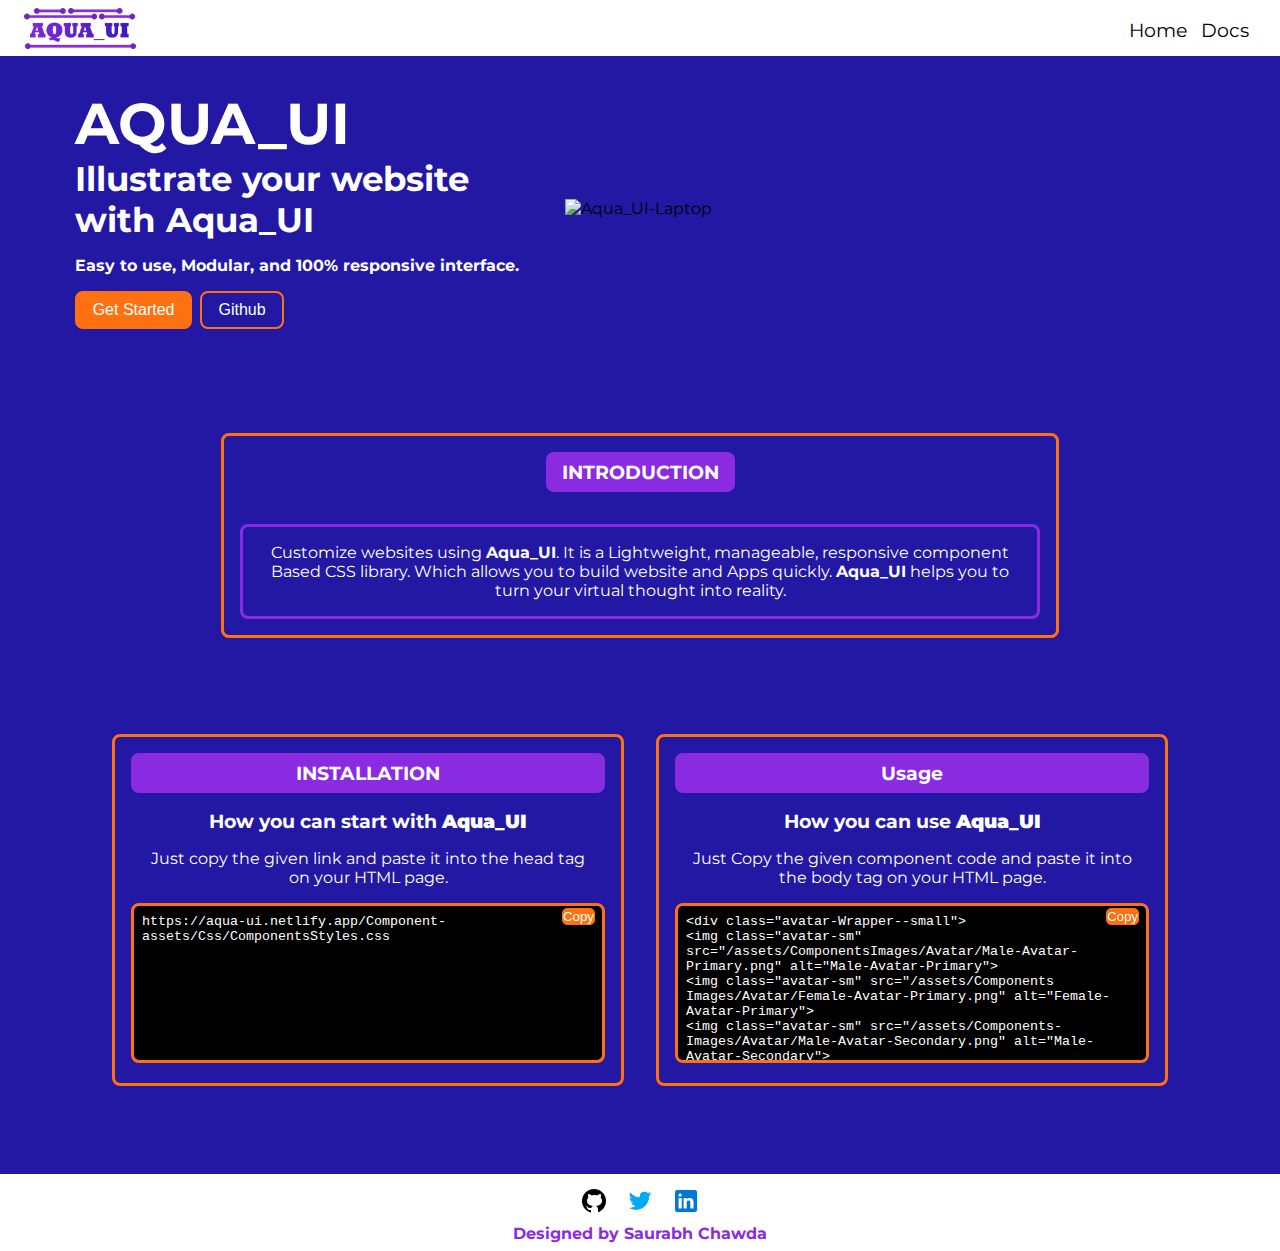
==== commit 9f2b5a23: "fix : Fix a bug" ====
--- a/index.html
+++ b/index.html
@@ -6,16 +6,16 @@
     <meta http-equiv="X-UA-Compatible" content="IE=edge">
     <meta name="viewport" content="width=device-width, initial-scale=1.0">
     <title>AQUA_UI</title>
-    <link rel="stylesheet" href="/Home-Page/styles.css">
-    <link rel="stylesheet" href="/Home-Page/responsive.css">
-    <link rel="stylesheet" href="/Component-assets/SnippetCode/snippet.css">
+    <link rel="stylesheet" href="/styles.css">
+    <link rel="stylesheet" href="/responsive.css">
+    <link rel="stylesheet" href="/SnippetCode/snippet.css">
 </head>
 
 <body>
     <!-- Navigation Bar Desktop -->
     <div class="nav-bar nav-bar--simple">
         <div class="nav-bar--logo">
-            <a href="/index.html"><img class="nav-bar__img--logo" src="/Home-page/images/AQUA_UI Logo.png"
+            <a href="/index.html"><img class="nav-bar__img--logo" src="/assets/images/AQUA_UI Logo.png"
                     alt="AQUA_UI"></a>
         </div>
         <ul class="nav-bar__list">
@@ -28,18 +28,18 @@
 
     <div class="nav-bar nav-bar--hamburger">
         <div class="nav-bar--logo">
-            <a href="/index.html"><img class="nav-bar__img--logo" src="/Home-page/images/AQUA_UI Logo.png"
+            <a href="/index.html"><img class="nav-bar__img--logo" src="/assets/images/AQUA_UI Logo.png"
                     alt="AQUA_UI"></a>
         </div>
         <div class="nav-bar--hamburger">
-            <img class="nav-bar__img--hamburger" src="/Home-page/images/Hamburger Menu.png" alt="">
+            <img class="nav-bar__img--hamburger" src="/assets/images/Hamburger Menu.png" alt="">
         </div>
     </div>
     <!---Hamburger List -->
     <div class="hamburger">
         <div class="hamburger__header--wrapper">
             <h1 class="hamburger__title">AQUA_UI</h1>
-            <img class="hamburger__close-btn" src="/Home-page/images/Hamburger Close.png" alt="Hamburger">
+            <img class="hamburger__close-btn" src="/assets/images/Hamburger Close.png" alt="Hamburger">
         </div>
         <ul class="hamburger__list">
             <a href="/index.html">
@@ -67,7 +67,7 @@
                 </div>
             </div>
             <div class="homepage-hero__img-wrapper">
-                <img class="homepage-hero__img" src="/Home-page/images/HomePage-Image.png" alt="Aqua_UI-Laptop">
+                <img class="homepage-hero__img" src="/assets/images/HomePage-Image.png" alt="Aqua_UI-Laptop">
             </div>
         </div>
 
@@ -96,7 +96,7 @@
                         it into the head tag on your HTML page.
                     </p>
                     <div class="code-snippet-container ">
-                        <textarea class="code-snippet" name="code-snippet" rows="4" cols="" readonly>&lt;link rel=&quot;stylesheet&quot; href=&quot;/style.css&quot;&gt;</textarea>
+                        <textarea class="code-snippet" name="code-snippet" rows="4" cols="" readonly>https://aqua-ui.netlify.app/Component-assets/Css/ComponentsStyles.css</textarea>
                         <button class="code-snippet--copy">Copy</button>
                     </div>
                 </div>
@@ -109,10 +109,10 @@
                     </p>
                     <div class="code-snippet-container ">
                         <textarea class="code-snippet" name="code-snippet" rows="4" cols="" readonly>&lt;div class=&quot;avatar-Wrapper--small&quot;&gt;
-    &lt;img class=&quot;avatar-sm&quot; src=&quot;/Home-page/ComponentsImages/Avatar/Male-Avatar-Primary.png&quot; alt=&quot;Male-Avatar-Primary&quot;&gt;
-    &lt;img class=&quot;avatar-sm&quot; src=&quot;/Home-page/Components Images/Avatar/Female-Avatar-Primary.png&quot; alt=&quot;Female-Avatar-Primary&quot;&gt;
-    &lt;img class=&quot;avatar-sm&quot; src=&quot;/Home-page/Component-Image/Avatar/Male-Avatar-Secondary.png&quot; alt=&quot;Male-Avatar-Secondary&quot;&gt;
-    &lt;img class=&quot;avatar-sm&quot; src=&quot;/Home-page/Components Images/Avatar/Female-Avatar-Secondary.png&quot; alt=&quot;Female-Avatar-secondary&quot;&gt;
+&lt;img class=&quot;avatar-sm&quot; src=&quot;/assets/ComponentsImages/Avatar/Male-Avatar-Primary.png&quot; alt=&quot;Male-Avatar-Primary&quot;&gt;
+&lt;img class=&quot;avatar-sm&quot; src=&quot;/assets/Components Images/Avatar/Female-Avatar-Primary.png&quot; alt=&quot;Female-Avatar-Primary&quot;&gt;
+&lt;img class=&quot;avatar-sm&quot; src=&quot;/assets/Components-Images/Avatar/Male-Avatar-Secondary.png&quot; alt=&quot;Male-Avatar-Secondary&quot;&gt;
+&lt;img class=&quot;avatar-sm&quot; src=&quot;/assets/Components Images/Avatar/Female-Avatar-Secondary.png&quot; alt=&quot;Female-Avatar-secondary&quot;&gt;
 &lt;/div&gt;
                         </textarea>
                         <button class="code-snippet--copy">Copy</button>
@@ -127,18 +127,17 @@
     <div class="footer">
         <ul class="footer__list">
             <li><a class="footer__item" href="https://github.com/SaurabhChawda/AQUA_UI"><img class="footer__img"
-                        src="/Home-page/images/Github.png" alt="Github"></a></li>
+                        src="/assets/images/Github.png" alt="Github"></a></li>
             <li><a class="footer__item" href="https://twitter.com/home"><img class="footer__img"
-                        src="/Home-page/images/Twitter sds.png" alt="Twitter"></a></li>
+                        src="/assets/images/Twitter sds.png" alt="Twitter"></a></li>
             <li><a class="footer__item" href="https://www.linkedin.com/in/saurabh-chawda-36a28a1b7/"><img
-                        class="footer__img" src="/Home-page/images/LinkedIn.png" alt="LinkedIn"></a></li>
+                        class="footer__img" src="/assets/images/LinkedIn.png" alt="LinkedIn"></a></li>
         </ul>
         <div class="footer__content--wrapper">
             <h6 class="footer__content">Designed by Saurabh Chawda</h6>
         </div>
     </div>
-    <script src="/Component-assets/SnippetCode/snippet.js"></script>
-    <script src="/Home-Page/index.js"></script>
+    <script src="/SnippetCode/snippet.js"></script>
+    <script src="/index.js"></script>
 </body>
-
 </html>--- a/styles.css
+++ b/styles.css
@@ -0,0 +1,287 @@
+@import url("https://fonts.googleapis.com/css2?family=Montserrat:wght@500&display=swap");
+
+/***** Reset Stylesheet *****/
+* {
+  margin: 0;
+  padding: 0;
+  box-sizing: border-box;
+}
+
+li {
+  list-style: none;
+}
+a {
+  font-size: 100%;
+  background: transparent;
+  text-decoration: none;
+  display: block;
+}
+
+/*****Colors*****/
+
+:root {
+  --primary-bg: blueviolet;
+  --secondary-bg: #ff7110;
+  --Background-color: #2218a3;
+  --primary-color: white;
+  --secondary-color: black;
+  --font-size-X-large: clamp(1rem, 2.5vw, 1.8rem);
+  --font-size-large: clamp(12px, 2.5vw, 1.2rem);
+  --font-size-medium: clamp(12px, 2.5vw, 1rem);
+}
+body {
+  font-family: "Montserrat", sans-serif;
+}
+
+/*****Navigation Bar For Desktop *****/
+
+.nav-bar {
+  height: 3.5rem;
+  display: flex;
+  flex-wrap: wrap;
+  justify-content: space-between;
+  align-items: center;
+  padding: 8px;
+  background-color: var(--primary-color);
+}
+.nav-bar__img--logo {
+  margin-left: 1rem;
+  min-width: 5rem;
+  max-width: 7rem;
+}
+.nav-bar__list {
+  margin-right: 1rem;
+  display: flex;
+}
+.nav-bar__item {
+  font-size: var(--font-size-large);
+  color: var(--secondary-color);
+  padding: 5px;
+  border: 2px solid transparent;
+}
+.nav-bar__item:hover {
+  border-bottom: 2px solid var(--secondary-bg);
+  color: var(--secondary-bg);
+}
+
+/* Navigation Bar For Tab and Mobile */
+
+.nav-bar--hamburger {
+  display: none;
+}
+.nav-bar__img--hamburger {
+  width: 1.5rem;
+}
+/* Hamburger List */
+.hamburger {
+  visibility: hidden;
+  width: 100%;
+  display: flex;
+  flex-direction: column;
+  z-index: 999999;
+  position: fixed;
+  overflow-y: scroll;
+  top: 0;
+  height: 0;
+  transition: height 1s;
+  background-color: var(--Background-color);
+  box-shadow: 0px 0px 5px var(--primary-bg);
+}
+.hamburger__header--wrapper {
+  display: flex;
+  justify-content: space-between;
+}
+.hamburger__title {
+  font-size: var(--font-size-X-large);
+  margin: 1rem;
+  color: var(--primary-color);
+}
+.hamburger__list {
+  text-align: center;
+}
+.hamburger__item {
+  margin: 1rem;
+  font-size: var(--font-size-X-large);
+  color: var(--primary-color);
+}
+.hamburger__close-btn {
+  position: absolute;
+  right: 0;
+  top:8px;
+  margin: 1rem;
+  width: 1rem;
+}
+.hamburger__item:hover {
+  color: var(--secondary-bg);
+}
+
+/*****main Content*****/
+main {
+  padding: 2rem;
+  background-color: var(--Background-color);
+  background-size: cover;
+}
+
+/*****Home Page Container *****/
+.homepage-hero {
+  display: flex;
+  justify-content: space-evenly;
+  align-items: center;
+  flex-wrap: wrap;
+  margin-bottom: 4rem;
+}
+
+/***** Home Page Text Area *****/
+.homepage-hero__content {
+  width: 35vw;
+  color: var(--primary-color);
+  font-size: var(--font-size-X-large);
+}
+.homepage-hero__description {
+  margin-top: 1rem;
+  font-size: var(--font-size-medium);
+}
+
+/*Home page Button*/
+.homepage__button--container {
+  display: flex;
+}
+.homepage__btn {
+  padding: 0.5rem 1rem;
+  font-size: var(--font-size-medium);
+  border: 2px solid var(--secondary-bg);
+  margin-top: 1rem;
+  border-radius: 0.5rem;
+  color: var(--primary-color);
+  background-color: var(--secondary-bg);
+}
+.homepage_btn--primary {
+  margin-right: 4px;
+}
+.homepage_btn--primary:hover {
+  background-color: transparent;
+  border: 2px solid var(--secondary-bg);
+}
+.homepage_btn--secondary {
+  margin-left: 4px;
+  background-color: transparent;
+  border: 2px solid var(--secondary-bg);
+}
+.homepage_btn--secondary:hover {
+  background-color: var(--secondary-bg);
+}
+/***** Home Page image *****/
+
+.homepage-hero__img-wrapper {
+  width: 50vw;
+  display: flex;
+  justify-content: flex-end;
+}
+.homepage-hero__img {
+  width: 100%;
+}
+
+/***** card *****/
+
+.card {
+  display: flex;
+  flex-direction: column;
+  align-items: center;
+}
+.card-demo {
+  border: 3px solid var(--secondary-bg);
+  border-radius: 8px;
+}
+
+/***** primary Card *****/
+
+.card__intro {
+  max-width: 90vw;
+  margin: 2.5rem 0;
+  display: flex;
+  flex-direction: column;
+  align-items: center;
+}
+.card__intro--title {
+  margin: 1rem;
+  font-size: var(--font-size-large);
+  padding: 0.5rem 1rem;
+  border-radius: 8px;
+  color: var(--primary-color);
+  background-color: var(--primary-bg);
+}
+.card__intro--content {
+  max-width: 50rem;
+  margin: 1rem;
+  padding: 1rem;
+  font-size: var(--font-size-medium);
+  text-align: center;
+  color: var(--primary-color);
+  border: 3px solid var(--primary-bg);
+  border-radius: 8px;
+}
+
+/***** Card Content *****/
+
+.card__content {
+  margin: 2.5rem 0rem;
+  display: flex;
+  justify-content: center;
+  flex-wrap: wrap;
+}
+.card__content-demo {
+  width: 40vw;
+  margin: 1rem;
+  padding: 1rem;
+  color: var(--primary-color);
+  text-align: center;
+}
+.card__content--title-demo {
+  padding: 0.5rem 1rem;
+  border-radius: 8px;
+  font-size: var(--font-size-large);
+  color: var(--primary-color);
+  background-color: var(--primary-bg);
+}
+.card__content--subtitle-demo {
+  margin: 1rem;
+  font-size: var(--font-size-large);
+}
+.card__content--des-demo {
+  margin:1rem;
+  font-size: var(--font-size-medium);
+}
+
+
+/***** footer *****/
+
+.footer {
+    padding: 8px;
+    display: flex;
+    flex-direction: column;
+    justify-content: center;
+    align-items: center;
+  }
+  .footer__list {
+    display: flex;
+    align-items: center;
+  }
+  .footer__img {
+    width: 30px;
+    margin: 4px 8px;
+  }
+  .footer__content {
+    color: var(--primary-bg);
+    font-size: var(--font-size-medium);
+  }
+  
+::-webkit-scrollbar{
+    width:5px;
+}
+::-webkit-scrollbar-track{
+    box-shadow:inset 0 0 10px rgb(163, 163, 163);
+}
+
+::-webkit-scrollbar-thumb{
+    background-color:blueviolet;
+}
--- a/responsive.css
+++ b/responsive.css
@@ -0,0 +1,104 @@
+@media screen and (max-width: 975px) {
+    /* main Content */
+    main{
+        padding:8px
+    }
+
+    /* Home Page */
+
+    .homepage-hero {
+        display: flex;
+        flex-direction: column;
+        margin-bottom: 1rem;
+    }
+    .homepage-hero__content{
+        padding:2rem 0rem;
+        width:calc(100vw - 8px);
+        display: flex;
+        flex-direction: column;
+        align-items: center;
+        text-align:center;
+        order:2;
+    }
+    .homepage-hero__img-wrapper{
+        width:80vw;
+        display:flex;
+        justify-content:center;
+    }
+    .homepage-hero__img{
+        width: 80%;
+    }
+
+    /* Primary Card */
+
+    .primary-card{
+        margin-top: 5rem;
+    }
+
+    .card__intro{
+        margin:2rem 0;
+    }
+
+    /* Secondary Card */
+
+    .card__content{
+        margin:8px 0;
+    }
+    .card__content-demo{
+        width: 90vw;
+        margin: 1rem;
+    }
+}
+@media screen and (max-width:550px) {
+
+    /* main page */
+
+    main{
+        padding:8px
+    }
+    /* Logo */
+    .nav-bar__img--logo {
+        margin-left: 8px;
+    }
+
+    /* Home Page */
+
+    .homepage-hero__img-wrapper{
+        width:80vw;
+        display:flex;
+        justify-content:center;
+    }
+    .homepage-hero__img{
+        margin-top:1rem;
+        width: 100%;
+    }
+
+    /* Primary Card */
+
+    .card__intro{
+        margin:8px 0;
+    }
+    .card__intro--title{
+        margin:8px 0;
+    }
+    .card__intro--content{
+        margin:8px;
+    }
+
+    /* Card Code Container */
+
+    .card__code--container{
+        width:100%;
+    }
+
+    /* Nav Hamburger */
+
+    .nav-bar--simple{
+        display: none;
+    }
+    .nav-bar--hamburger{
+        padding-right: 8px;
+        display:flex;
+        justify-content: space-between;
+    }
+}--- a/SnippetCode/snippet.css
+++ b/SnippetCode/snippet.css
@@ -0,0 +1,31 @@
+/* code snippet */
+.code-snippet-container {
+    width: 100%;
+    position: relative;
+  }
+  
+  .code-snippet {
+    padding:8px;
+    width: 100%;
+    height:10rem;
+    background-color: black;
+    color: white;
+    resize: none;
+    border:3px solid var(--secondary-bg);
+    border-radius: 8px;
+  }
+  
+  .code-snippet--copy {
+    position: absolute;
+    right: 10px;
+    top: 5px;
+    color:var(--primary-color);
+    border: 1px solid var(--secondary-bg);
+    background-color: var(--secondary-bg);
+    border-radius: 5px;
+    z-index: 1;
+  }
+  
+  .code-snippet--copy:hover {
+    background-color: var(--primary-bg);
+  }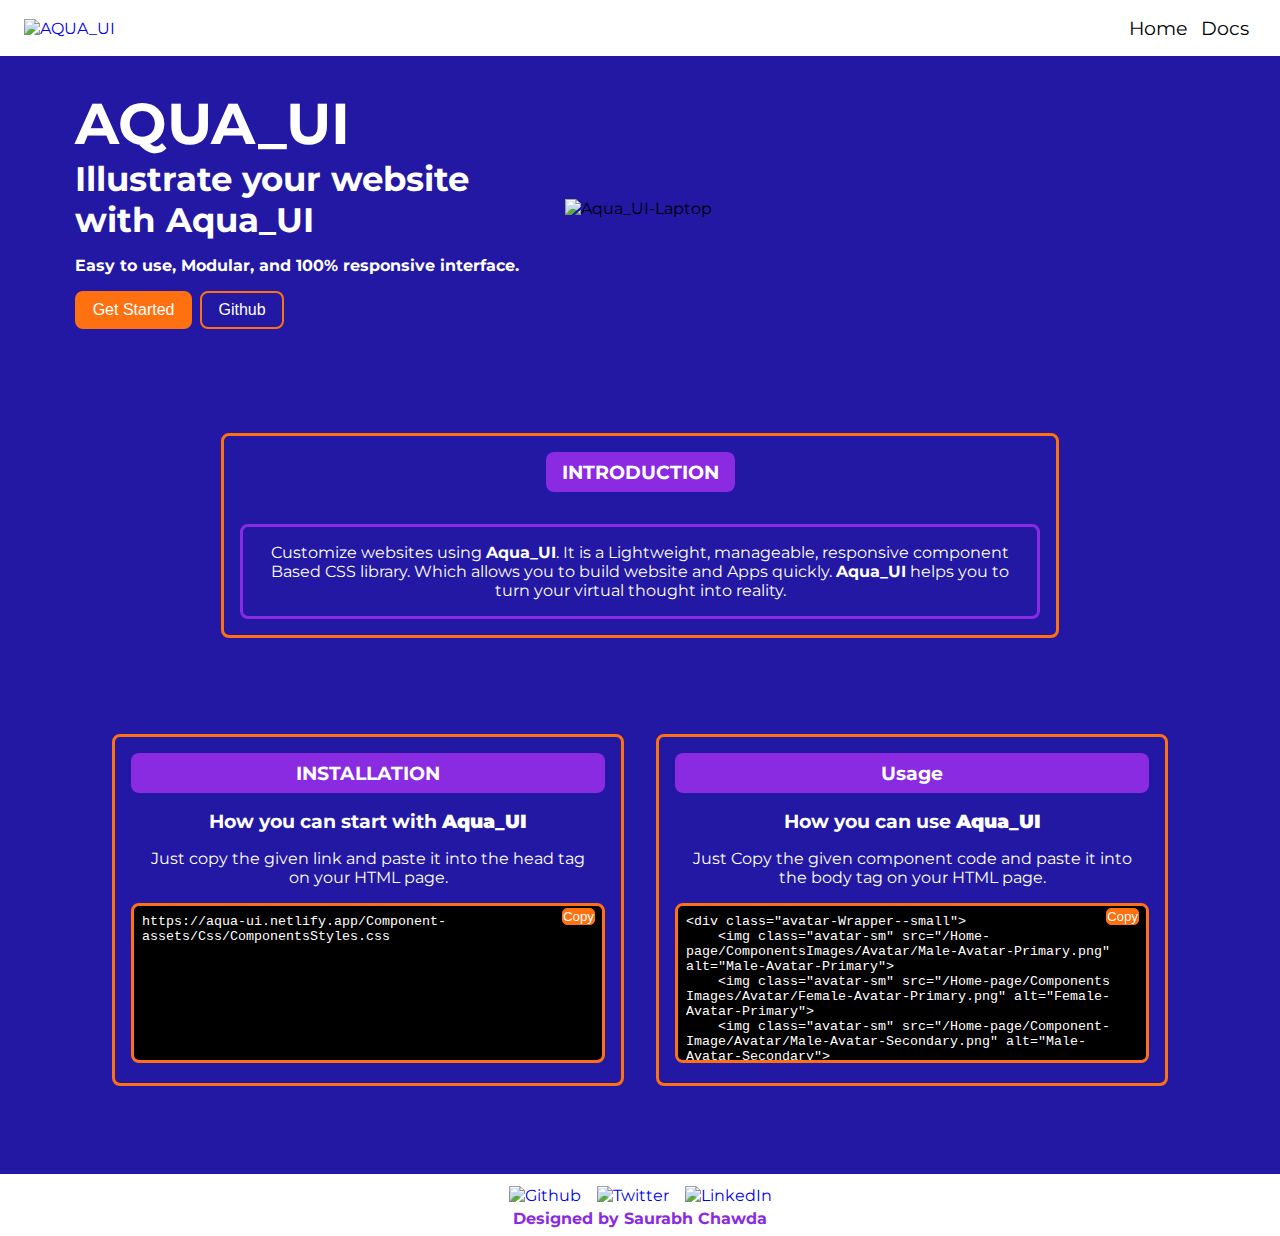
==== commit 797ccdc7: "Merge branch 'dev' of https://github.com/SaurabhChawda/AQUA_UI into dev" ====
--- a/index.html
+++ b/index.html
@@ -6,16 +6,16 @@
     <meta http-equiv="X-UA-Compatible" content="IE=edge">
     <meta name="viewport" content="width=device-width, initial-scale=1.0">
     <title>AQUA_UI</title>
-    <link rel="stylesheet" href="/styles.css">
-    <link rel="stylesheet" href="/responsive.css">
-    <link rel="stylesheet" href="/SnippetCode/snippet.css">
+    <link rel="stylesheet" href="/Home-Page/styles.css">
+    <link rel="stylesheet" href="/Home-Page/responsive.css">
+    <link rel="stylesheet" href="/Component-assets/SnippetCode/snippet.css">
 </head>
 
 <body>
     <!-- Navigation Bar Desktop -->
     <div class="nav-bar nav-bar--simple">
         <div class="nav-bar--logo">
-            <a href="/index.html"><img class="nav-bar__img--logo" src="/assets/images/AQUA_UI Logo.png"
+            <a href="/index.html"><img class="nav-bar__img--logo" src="/Home-page/images/AQUA_UI Logo.png"
                     alt="AQUA_UI"></a>
         </div>
         <ul class="nav-bar__list">
@@ -28,18 +28,18 @@
 
     <div class="nav-bar nav-bar--hamburger">
         <div class="nav-bar--logo">
-            <a href="/index.html"><img class="nav-bar__img--logo" src="/assets/images/AQUA_UI Logo.png"
+            <a href="/index.html"><img class="nav-bar__img--logo" src="/Home-page/images/AQUA_UI Logo.png"
                     alt="AQUA_UI"></a>
         </div>
         <div class="nav-bar--hamburger">
-            <img class="nav-bar__img--hamburger" src="/assets/images/Hamburger Menu.png" alt="">
+            <img class="nav-bar__img--hamburger" src="/Home-page/images/Hamburger Menu.png" alt="">
         </div>
     </div>
     <!---Hamburger List -->
     <div class="hamburger">
         <div class="hamburger__header--wrapper">
             <h1 class="hamburger__title">AQUA_UI</h1>
-            <img class="hamburger__close-btn" src="/assets/images/Hamburger Close.png" alt="Hamburger">
+            <img class="hamburger__close-btn" src="/Home-page/images/Hamburger Close.png" alt="Hamburger">
         </div>
         <ul class="hamburger__list">
             <a href="/index.html">
@@ -67,7 +67,7 @@
                 </div>
             </div>
             <div class="homepage-hero__img-wrapper">
-                <img class="homepage-hero__img" src="/assets/images/HomePage-Image.png" alt="Aqua_UI-Laptop">
+                <img class="homepage-hero__img" src="/Home-page/images/HomePage-Image.png" alt="Aqua_UI-Laptop">
             </div>
         </div>
 
@@ -109,10 +109,10 @@
                     </p>
                     <div class="code-snippet-container ">
                         <textarea class="code-snippet" name="code-snippet" rows="4" cols="" readonly>&lt;div class=&quot;avatar-Wrapper--small&quot;&gt;
-&lt;img class=&quot;avatar-sm&quot; src=&quot;/assets/ComponentsImages/Avatar/Male-Avatar-Primary.png&quot; alt=&quot;Male-Avatar-Primary&quot;&gt;
-&lt;img class=&quot;avatar-sm&quot; src=&quot;/assets/Components Images/Avatar/Female-Avatar-Primary.png&quot; alt=&quot;Female-Avatar-Primary&quot;&gt;
-&lt;img class=&quot;avatar-sm&quot; src=&quot;/assets/Components-Images/Avatar/Male-Avatar-Secondary.png&quot; alt=&quot;Male-Avatar-Secondary&quot;&gt;
-&lt;img class=&quot;avatar-sm&quot; src=&quot;/assets/Components Images/Avatar/Female-Avatar-Secondary.png&quot; alt=&quot;Female-Avatar-secondary&quot;&gt;
+    &lt;img class=&quot;avatar-sm&quot; src=&quot;/Home-page/ComponentsImages/Avatar/Male-Avatar-Primary.png&quot; alt=&quot;Male-Avatar-Primary&quot;&gt;
+    &lt;img class=&quot;avatar-sm&quot; src=&quot;/Home-page/Components Images/Avatar/Female-Avatar-Primary.png&quot; alt=&quot;Female-Avatar-Primary&quot;&gt;
+    &lt;img class=&quot;avatar-sm&quot; src=&quot;/Home-page/Component-Image/Avatar/Male-Avatar-Secondary.png&quot; alt=&quot;Male-Avatar-Secondary&quot;&gt;
+    &lt;img class=&quot;avatar-sm&quot; src=&quot;/Home-page/Components Images/Avatar/Female-Avatar-Secondary.png&quot; alt=&quot;Female-Avatar-secondary&quot;&gt;
 &lt;/div&gt;
                         </textarea>
                         <button class="code-snippet--copy">Copy</button>
@@ -127,17 +127,17 @@
     <div class="footer">
         <ul class="footer__list">
             <li><a class="footer__item" href="https://github.com/SaurabhChawda/AQUA_UI"><img class="footer__img"
-                        src="/assets/images/Github.png" alt="Github"></a></li>
+                        src="/Home-page/images/Github.png" alt="Github"></a></li>
             <li><a class="footer__item" href="https://twitter.com/home"><img class="footer__img"
-                        src="/assets/images/Twitter sds.png" alt="Twitter"></a></li>
+                        src="/Home-page/images/Twitter sds.png" alt="Twitter"></a></li>
             <li><a class="footer__item" href="https://www.linkedin.com/in/saurabh-chawda-36a28a1b7/"><img
-                        class="footer__img" src="/assets/images/LinkedIn.png" alt="LinkedIn"></a></li>
+                        class="footer__img" src="/Home-page/images/LinkedIn.png" alt="LinkedIn"></a></li>
         </ul>
         <div class="footer__content--wrapper">
             <h6 class="footer__content">Designed by Saurabh Chawda</h6>
         </div>
     </div>
-    <script src="/SnippetCode/snippet.js"></script>
-    <script src="/index.js"></script>
+    <script src="/Component-assets/SnippetCode/snippet.js"></script>
+    <script src="/Home-Page/index.js"></script>
 </body>
 </html>--- a/Home-Page/styles.css
+++ b/Home-Page/styles.css
@@ -0,0 +1,287 @@
+@import url("https://fonts.googleapis.com/css2?family=Montserrat:wght@500&display=swap");
+
+/***** Reset Stylesheet *****/
+* {
+  margin: 0;
+  padding: 0;
+  box-sizing: border-box;
+}
+
+li {
+  list-style: none;
+}
+a {
+  font-size: 100%;
+  background: transparent;
+  text-decoration: none;
+  display: block;
+}
+
+/*****Colors*****/
+
+:root {
+  --primary-bg: blueviolet;
+  --secondary-bg: #ff7110;
+  --Background-color: #2218a3;
+  --primary-color: white;
+  --secondary-color: black;
+  --font-size-X-large: clamp(1rem, 2.5vw, 1.8rem);
+  --font-size-large: clamp(12px, 2.5vw, 1.2rem);
+  --font-size-medium: clamp(12px, 2.5vw, 1rem);
+}
+body {
+  font-family: "Montserrat", sans-serif;
+}
+
+/*****Navigation Bar For Desktop *****/
+
+.nav-bar {
+  height: 3.5rem;
+  display: flex;
+  flex-wrap: wrap;
+  justify-content: space-between;
+  align-items: center;
+  padding: 8px;
+  background-color: var(--primary-color);
+}
+.nav-bar__img--logo {
+  margin-left: 1rem;
+  min-width: 5rem;
+  max-width: 7rem;
+}
+.nav-bar__list {
+  margin-right: 1rem;
+  display: flex;
+}
+.nav-bar__item {
+  font-size: var(--font-size-large);
+  color: var(--secondary-color);
+  padding: 5px;
+  border: 2px solid transparent;
+}
+.nav-bar__item:hover {
+  border-bottom: 2px solid var(--secondary-bg);
+  color: var(--secondary-bg);
+}
+
+/* Navigation Bar For Tab and Mobile */
+
+.nav-bar--hamburger {
+  display: none;
+}
+.nav-bar__img--hamburger {
+  width: 1.5rem;
+}
+/* Hamburger List */
+.hamburger {
+  visibility: hidden;
+  width: 100%;
+  display: flex;
+  flex-direction: column;
+  z-index: 999999;
+  position: fixed;
+  overflow-y: scroll;
+  top: 0;
+  height: 0;
+  transition: height 1s;
+  background-color: var(--Background-color);
+  box-shadow: 0px 0px 5px var(--primary-bg);
+}
+.hamburger__header--wrapper {
+  display: flex;
+  justify-content: space-between;
+}
+.hamburger__title {
+  font-size: var(--font-size-X-large);
+  margin: 1rem;
+  color: var(--primary-color);
+}
+.hamburger__list {
+  text-align: center;
+}
+.hamburger__item {
+  margin: 1rem;
+  font-size: var(--font-size-X-large);
+  color: var(--primary-color);
+}
+.hamburger__close-btn {
+  position: absolute;
+  right: 0;
+  top:8px;
+  margin: 1rem;
+  width: 1rem;
+}
+.hamburger__item:hover {
+  color: var(--secondary-bg);
+}
+
+/*****main Content*****/
+main {
+  padding: 2rem;
+  background-color: var(--Background-color);
+  background-size: cover;
+}
+
+/*****Home Page Container *****/
+.homepage-hero {
+  display: flex;
+  justify-content: space-evenly;
+  align-items: center;
+  flex-wrap: wrap;
+  margin-bottom: 4rem;
+}
+
+/***** Home Page Text Area *****/
+.homepage-hero__content {
+  width: 35vw;
+  color: var(--primary-color);
+  font-size: var(--font-size-X-large);
+}
+.homepage-hero__description {
+  margin-top: 1rem;
+  font-size: var(--font-size-medium);
+}
+
+/*Home page Button*/
+.homepage__button--container {
+  display: flex;
+}
+.homepage__btn {
+  padding: 0.5rem 1rem;
+  font-size: var(--font-size-medium);
+  border: 2px solid var(--secondary-bg);
+  margin-top: 1rem;
+  border-radius: 0.5rem;
+  color: var(--primary-color);
+  background-color: var(--secondary-bg);
+}
+.homepage_btn--primary {
+  margin-right: 4px;
+}
+.homepage_btn--primary:hover {
+  background-color: transparent;
+  border: 2px solid var(--secondary-bg);
+}
+.homepage_btn--secondary {
+  margin-left: 4px;
+  background-color: transparent;
+  border: 2px solid var(--secondary-bg);
+}
+.homepage_btn--secondary:hover {
+  background-color: var(--secondary-bg);
+}
+/***** Home Page image *****/
+
+.homepage-hero__img-wrapper {
+  width: 50vw;
+  display: flex;
+  justify-content: flex-end;
+}
+.homepage-hero__img {
+  width: 100%;
+}
+
+/***** card *****/
+
+.card {
+  display: flex;
+  flex-direction: column;
+  align-items: center;
+}
+.card-demo {
+  border: 3px solid var(--secondary-bg);
+  border-radius: 8px;
+}
+
+/***** primary Card *****/
+
+.card__intro {
+  max-width: 90vw;
+  margin: 2.5rem 0;
+  display: flex;
+  flex-direction: column;
+  align-items: center;
+}
+.card__intro--title {
+  margin: 1rem;
+  font-size: var(--font-size-large);
+  padding: 0.5rem 1rem;
+  border-radius: 8px;
+  color: var(--primary-color);
+  background-color: var(--primary-bg);
+}
+.card__intro--content {
+  max-width: 50rem;
+  margin: 1rem;
+  padding: 1rem;
+  font-size: var(--font-size-medium);
+  text-align: center;
+  color: var(--primary-color);
+  border: 3px solid var(--primary-bg);
+  border-radius: 8px;
+}
+
+/***** Card Content *****/
+
+.card__content {
+  margin: 2.5rem 0rem;
+  display: flex;
+  justify-content: center;
+  flex-wrap: wrap;
+}
+.card__content-demo {
+  width: 40vw;
+  margin: 1rem;
+  padding: 1rem;
+  color: var(--primary-color);
+  text-align: center;
+}
+.card__content--title-demo {
+  padding: 0.5rem 1rem;
+  border-radius: 8px;
+  font-size: var(--font-size-large);
+  color: var(--primary-color);
+  background-color: var(--primary-bg);
+}
+.card__content--subtitle-demo {
+  margin: 1rem;
+  font-size: var(--font-size-large);
+}
+.card__content--des-demo {
+  margin:1rem;
+  font-size: var(--font-size-medium);
+}
+
+
+/***** footer *****/
+
+.footer {
+    padding: 8px;
+    display: flex;
+    flex-direction: column;
+    justify-content: center;
+    align-items: center;
+  }
+  .footer__list {
+    display: flex;
+    align-items: center;
+  }
+  .footer__img {
+    width: 30px;
+    margin: 4px 8px;
+  }
+  .footer__content {
+    color: var(--primary-bg);
+    font-size: var(--font-size-medium);
+  }
+  
+::-webkit-scrollbar{
+    width:5px;
+}
+::-webkit-scrollbar-track{
+    box-shadow:inset 0 0 10px rgb(163, 163, 163);
+}
+
+::-webkit-scrollbar-thumb{
+    background-color:blueviolet;
+}
--- a/Home-Page/responsive.css
+++ b/Home-Page/responsive.css
@@ -0,0 +1,104 @@
+@media screen and (max-width: 975px) {
+    /* main Content */
+    main{
+        padding:8px
+    }
+
+    /* Home Page */
+
+    .homepage-hero {
+        display: flex;
+        flex-direction: column;
+        margin-bottom: 1rem;
+    }
+    .homepage-hero__content{
+        padding:2rem 0rem;
+        width:calc(100vw - 8px);
+        display: flex;
+        flex-direction: column;
+        align-items: center;
+        text-align:center;
+        order:2;
+    }
+    .homepage-hero__img-wrapper{
+        width:80vw;
+        display:flex;
+        justify-content:center;
+    }
+    .homepage-hero__img{
+        width: 80%;
+    }
+
+    /* Primary Card */
+
+    .primary-card{
+        margin-top: 5rem;
+    }
+
+    .card__intro{
+        margin:2rem 0;
+    }
+
+    /* Secondary Card */
+
+    .card__content{
+        margin:8px 0;
+    }
+    .card__content-demo{
+        width: 90vw;
+        margin: 1rem;
+    }
+}
+@media screen and (max-width:550px) {
+
+    /* main page */
+
+    main{
+        padding:8px
+    }
+    /* Logo */
+    .nav-bar__img--logo {
+        margin-left: 8px;
+    }
+
+    /* Home Page */
+
+    .homepage-hero__img-wrapper{
+        width:80vw;
+        display:flex;
+        justify-content:center;
+    }
+    .homepage-hero__img{
+        margin-top:1rem;
+        width: 100%;
+    }
+
+    /* Primary Card */
+
+    .card__intro{
+        margin:8px 0;
+    }
+    .card__intro--title{
+        margin:8px 0;
+    }
+    .card__intro--content{
+        margin:8px;
+    }
+
+    /* Card Code Container */
+
+    .card__code--container{
+        width:100%;
+    }
+
+    /* Nav Hamburger */
+
+    .nav-bar--simple{
+        display: none;
+    }
+    .nav-bar--hamburger{
+        padding-right: 8px;
+        display:flex;
+        justify-content: space-between;
+    }
+}--- a/Component-assets/SnippetCode/snippet.css
+++ b/Component-assets/SnippetCode/snippet.css
@@ -0,0 +1,31 @@
+/* code snippet */
+.code-snippet-container {
+    width: 100%;
+    position: relative;
+  }
+  
+  .code-snippet {
+    padding:8px;
+    width: 100%;
+    height:10rem;
+    background-color: black;
+    color: white;
+    resize: none;
+    border:3px solid var(--secondary-bg);
+    border-radius: 8px;
+  }
+  
+  .code-snippet--copy {
+    position: absolute;
+    right: 10px;
+    top: 5px;
+    color:var(--primary-color);
+    border: 1px solid var(--secondary-bg);
+    background-color: var(--secondary-bg);
+    border-radius: 5px;
+    z-index: 1;
+  }
+  
+  .code-snippet--copy:hover {
+    background-color: var(--primary-bg);
+  }